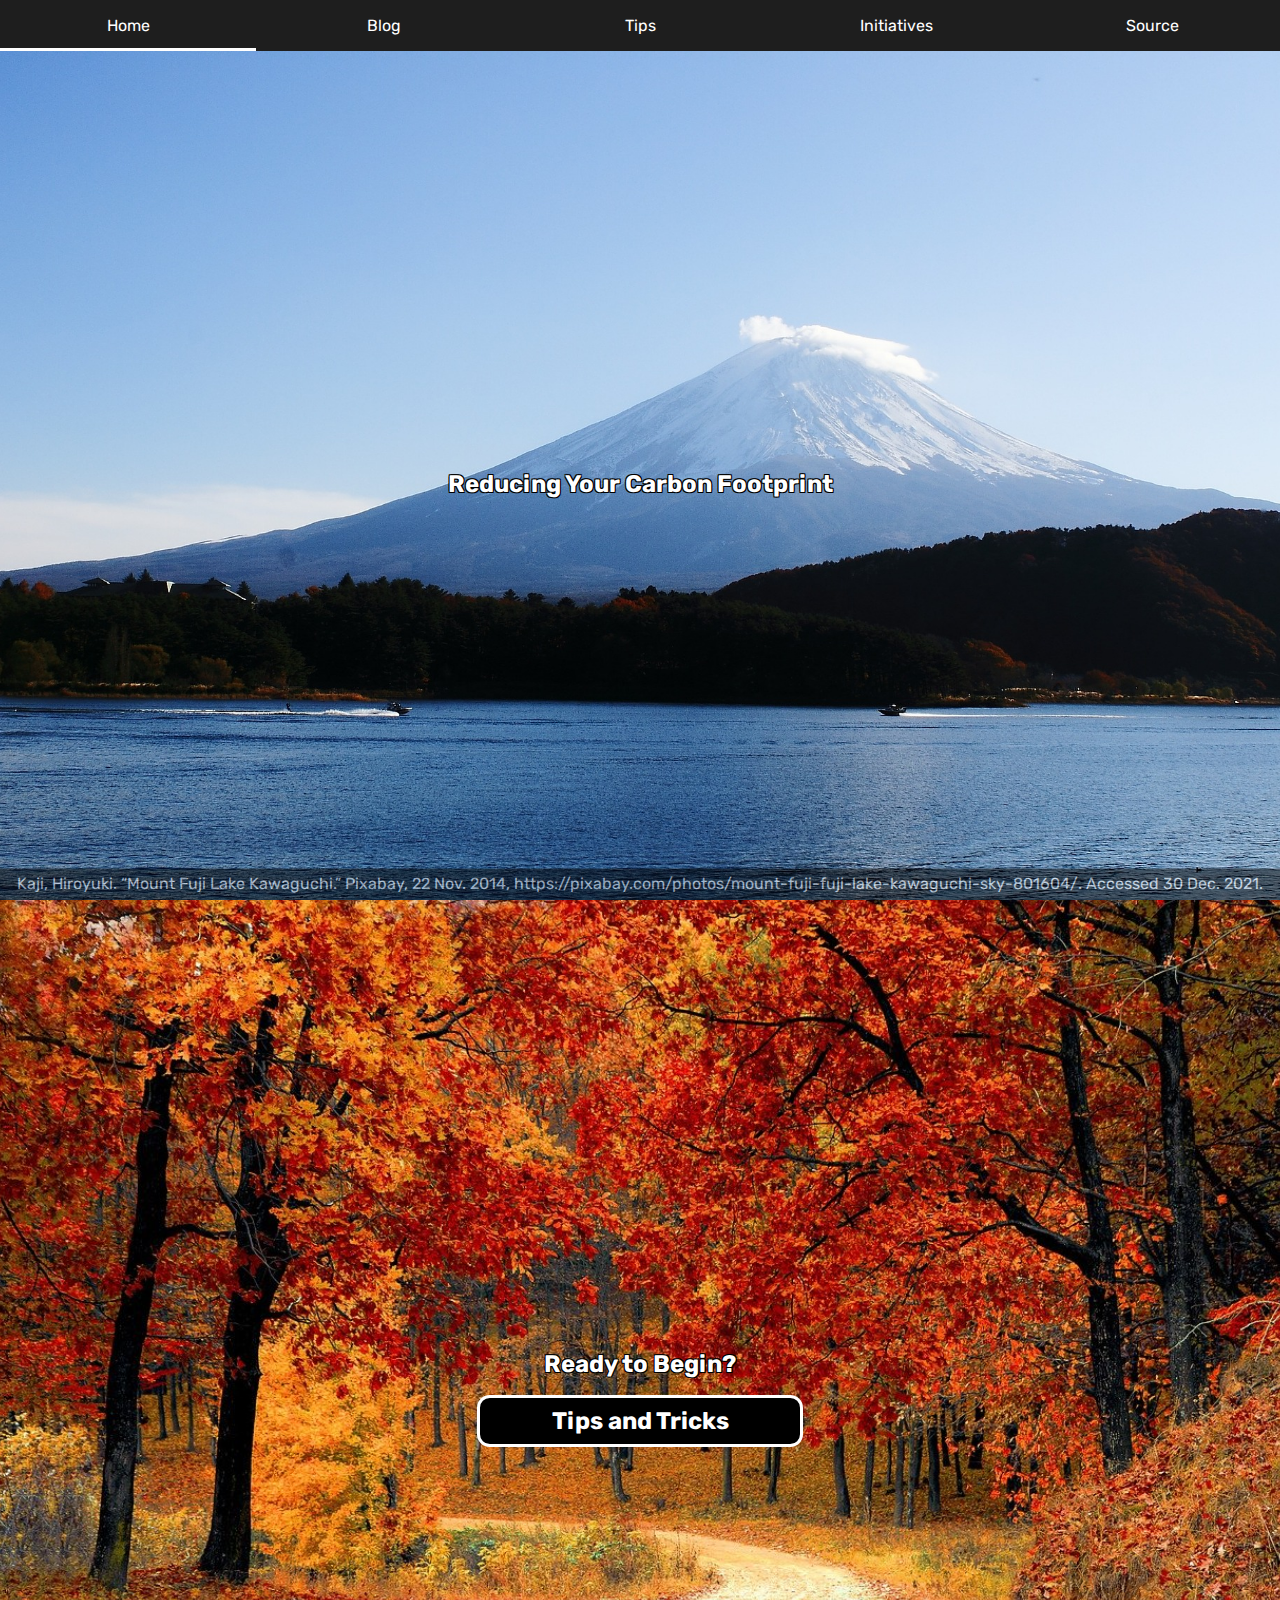
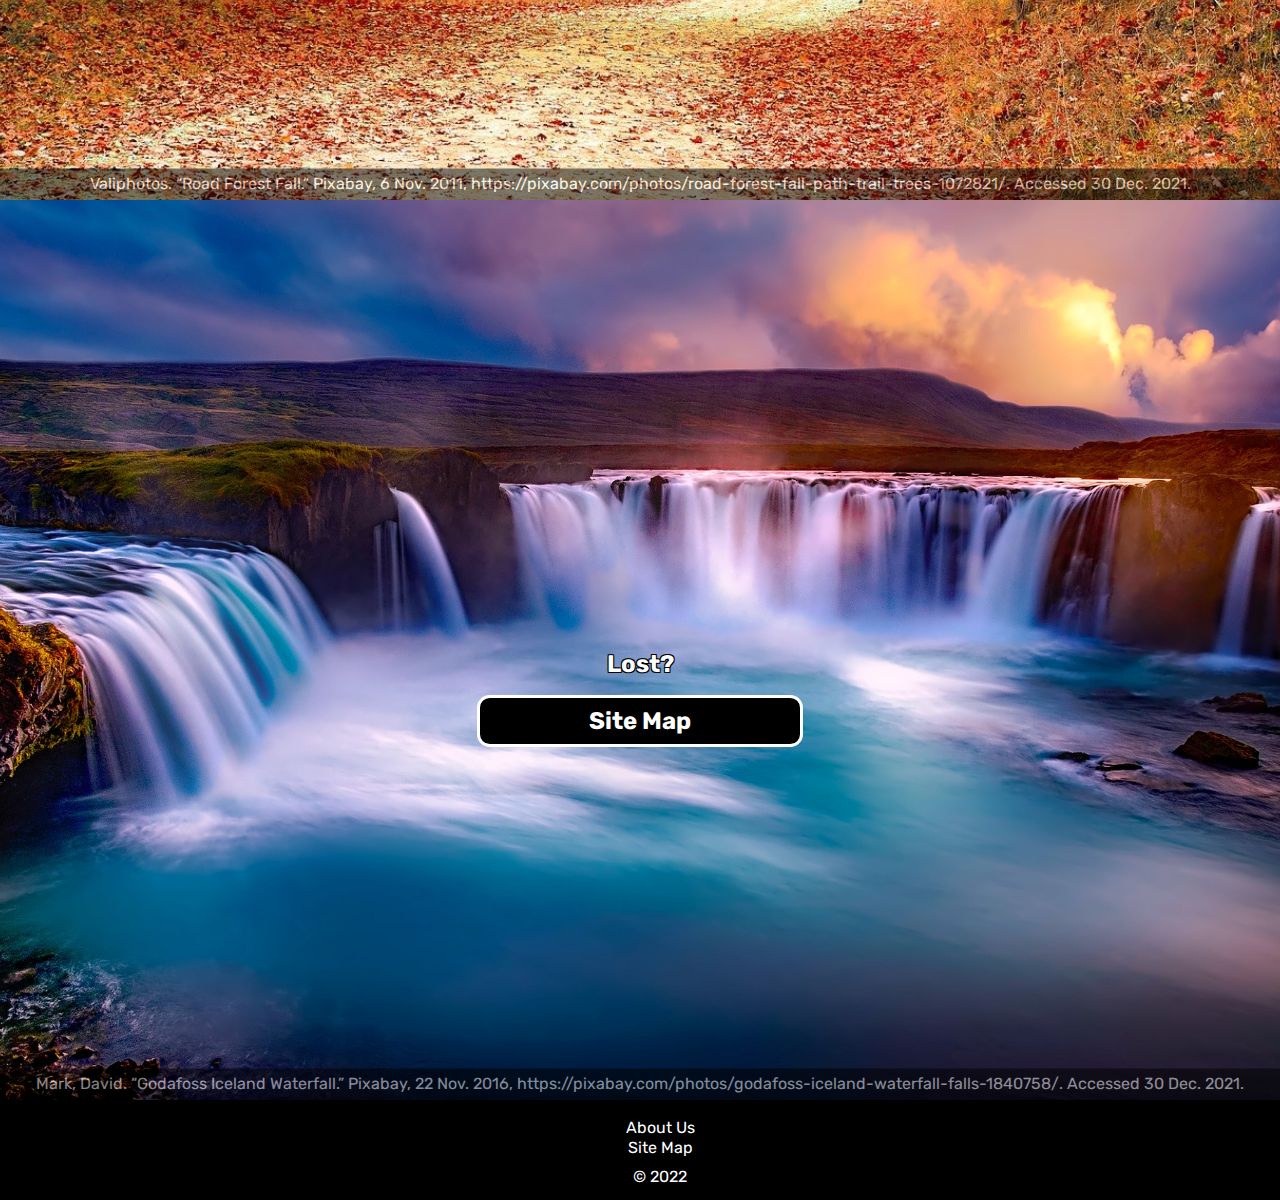
==== index.html @ 3cd31671 "updated fonts, redid mobile optimization" ====
<!DOCTYPE html>
<html>

<head>
    <!--Include this on every page-->
    <link rel="icon" type="image/png" href="favicon.png">
    <link href="html/Overlay/Overlay.css" rel="stylesheet">
    <meta charset="utf-8">

    <meta name="viewport" content="width=device-width, initial-scale=1.0">
    <meta http-equiv="X-UA-Compatible" content="ie=edge">
    
    <meta name="google-site-verification" content="0GKc1-wn6Bbtn-OH-r4bXszWSAf9jZVJlewpPlzb1OM" />
    <link rel='alternate' type='application/rss+xml' title='Environment RSS' href='/rss.xml'>

    <!--Change the title and css link after this-->
    <link href="css/base.css" rel="stylesheet">
    <title>Home</title>
    <meta name="description" content="Advice on how you can reduce your carbon footprint and help preserve the Earth for future generations.">
    
    
</head>

<body>
  <!--mobile-->
    <div id="mobile">
      <!--Mobile Formatting start-->
      <div id='div6' class='bg'></div>
      <div id='div10' class='background'></div>
      <div id="div4" class="centerbar">Reducing Your Carbon Footprint</div>
      <button id='bu8' class='menuacess bars' onclick='animationplay()'><div id='div1' class='menuanimationa'></div><div id='div2' class='menuanimationb'></div><div id='div3' class='menuanimationc'></div></button>
  
      <div id='div5' class='buttonmenutop'>
          <div style='text-align:center'>Menu</div>
      </div>
      <!--<button id='switch' class='switcher' onclick='modeswitch()' ><div id='sw2' class='swc'></div></button>-->
  
  
      <button id='b1' class='menubuttons' onclick="window.location.href = 'index.html';">Homepage</button>
      <button id='b2' class='menubuttons' onclick="window.location.href = 'html/tips.html';">Tips/Tricks</button>
      <button id='b3' class='menubuttons' onclick="window.location.href = 'html/projects.html';">Initiatives</button>
      <button id='b4' class='menubuttons' onclick="window.location.href = 'html/blog.html';">Blog</button>
      <button id='b5' class='menubuttons' onclick="window.location.href = 'https://github.com/Xander-6085/SpringboroBPA2022';">Code</button>
      <button id='b6' class='menubuttons'>Sources</button>
      <button id='b7' class='menubuttons'>...</button>
  
      <div id='behid' class='placeholder'></div>
      <script src='html/Overlay/Overlay.js'></script>
  
      <!--Mobile formating end-->
    </div>

    <!--toolbar-->
    <nav id="nav">
        <ul class="front nav" style="background-color: rgb(30,30,30);">
            <li onclick="window.location.href = 'index.html';">Home</li>
            <li onclick="window.location.href = 'html/blog.html';">Blog</li>
            <li onclick="window.location.href = 'html/tips.html';">Tips</li>
            <li onclick="window.location.href = 'html/projects.html';">Initiatives</li>
            <li onclick="window.location.href = 'https://github.com/Xander-6085/SpringboroBPA2022';">Source</li>
        </ul>
    </nav>

    <!--scroll up button-->
    <button class="scrollUp" onclick="scrollUp()" title="Scroll to the Top"></button>

    <!--information sections-->
    <div class="bg1"></div>
    <h2 class="t" style="margin-left: 0px;">Reducing Your Carbon Footprint</h2>
    <div class="citation">Kaji, Hiroyuki. “Mount Fuji Lake Kawaguchi.” Pixabay, 22 Nov. 2014, https://pixabay.com/photos/mount-fuji-fuji-lake-kawaguchi-sky-801604/. Accessed 30 Dec. 2021.</div>
    <div class="bg2"></div>
    <h2 class="t" style="margin-left: 0px; margin-top: 100vh;">Ready to Begin?</h2>
    <a href="html/tips.html" class="button t" style="margin-top: 105vh">
        <h2>Tips and Tricks</h2>
    </a>
    <div class="citation" style="margin-top: 100vh;">Valiphotos. “Road Forest Fall.” Pixabay, 6 Nov. 2011, https://pixabay.com/photos/road-forest-fall-path-trail-trees-1072821/. Accessed 30 Dec. 2021.</div>
    <div class="bg3"></div>
    <h2 class="t" style="margin-left: 0px; margin-top: 200vh;">Lost?</h2>
    <a href="html/sitemap.html" class="button t" style="margin-top: 205vh">
        <h2>Site Map</h2>
    </a>
    <div class="citation" style="margin-top: 200vh;">Mark, David. “Godafoss Iceland Waterfall.” Pixabay, 22 Nov. 2016, https://pixabay.com/photos/godafoss-iceland-waterfall-falls-1840758/. Accessed 30 Dec. 2021.</div>
    <footer style="margin-top:-15.5156245232px;">
        <ul>
            <li><a href="html/aboutus.html">About Us</a></li>
            <li><a href="html/sitemap.html">Site Map</a></li>
            <li>
                <p style="color:white;">&copy; 2022</p>
            </li>
        </ul>
    </footer>
</body>

<script src="Javascript/scrollButton.js"></script>
<script>
    const checkpoint = 200;

    window.addEventListener("scroll", () => {
        const currentScroll = window.pageYOffset;
        if (currentScroll <= checkpoint) {
            opacity = 1 - currentScroll / checkpoint;
        } else {
            opacity = 0;
        }
        let top = document.querySelectorAll(".front");
        for (var i = 0; i < top.length; i++) {
            top[i].style.opacity = opacity;
        }
    });
</script>


</html>
---- html/Overlay/Overlay.css ----
@keyframes slidedown{
    0%{-webkit-transform: rotate(0deg); top:0px}
    25%{ -webkit-transform: rotate(59.0625deg); top:.25vh}
    50%{ -webkit-transform: rotate(118.125deg); top:.5vh}
    75%{ -webkit-transform: rotate(177.1875deg); top:.75vh}
    100%{ -webkit-transform: rotate(236.25deg); top:1.5vh}
}
@keyframes slideup{
    0%{-webkit-transform: rotate(0deg); bottom:0px}
    25%{ -webkit-transform: rotate(-59.0625deg); bottom:.25vh}
    50%{ -webkit-transform: rotate(-118.125deg); bottom:.5vh}
    75%{ -webkit-transform: rotate(-177.1875deg); bottom:.75vh}
    100%{ -webkit-transform: rotate(-236.25deg); bottom:1.5vh}
}
@keyframes fade{
    0%{opacity:1;}
    100%{ opacity:0;}
}
@keyframes fadeio1{
    0%{opacity:0;}
    100%{ opacity:1; top:30%;}
}
@keyframes fadeio2{
    0%{opacity:0;}
    100%{ opacity:1; top:41%;}
}
@keyframes fadeio3{
    0%{opacity:0;}
    100%{ opacity:1; top:52%;}
}
@keyframes fadeio4{
    0%{opacity:0;}
    100%{ opacity:1; top:63%;}
}
@keyframes fadeio5{
    0%{opacity:0;}
    100%{ opacity:1; top:74%;}
}
@keyframes fadeio6{
    0%{opacity:0;}
    100%{ opacity:1; top:85%;}
}
@keyframes fadeio7{
    0%{opacity:0;}
    100%{ opacity:1; top:96%;}
}
@keyframes fadeio8{
    0%{opacity:0;}
    100%{ opacity:1; top:6.25%;}
}
@keyframes swmove{
    0%{left:0%; border-color:blue; background-color:rgb(39, 65, 168);}
    100%{left:50%; border-color:green; background-color:rgb(54, 168, 39);}
}
@keyframes bcs{
    0%{background-color:rgb(87, 110, 202);}
    100%{background-color:rgb(107, 218, 93);}
}
@keyframes ftdm{
    0%{}
    100%{background-color:black;color:white;}
}
@keyframes ftlm{
    0%{background-color:black;color:white;}
    100%{}
}

@media screen and (min-width:701px) {
    #mobile{
        display:none;
    }
    #nav{
        display:block;
    }
}

@media screen and (max-width:700px) {
    #mobile{
        display:block;
    }
    #nav{
        display:none;
    }
}

#mobile{
    background-color:inherit;
}
.background{
    position:fixed;
    top:0px;
    height:6%;
    width:100%;
    left:0;
    background-color:inherit;
    z-index:1;
    border-color:gray;
    
}
.bcs{
    animation:bcs .5s linear;
    animation-direction:alternate;
    animation-iteration-count:2; 
}
.bg{
    position:fixed;
    top:0;
    left:0;
    z-index:0;
    height:100%;
    width:100%;
    background-color: transparent;
}
.buttonmenutop{
    margin-left:0px;
    position: fixed;
    background-color:white;
    color:black;
    left:-10%;
    height:23.7%;
    top:-25%;
    width:101%;
    border-color:gray;
    border:solid;
    border-width:1px;
    text-align:inherit;
    opacity:0;
    z-index:2;
    font-family: rubik, sans-serif;
}
.centerbar{
    top:0%;
    text-align:center;
    position:fixed;
    z-index:1;
    width:100%;
    font-family: rubik, sans-serif;
    }
    .darkmode{
        color:white;
        background-color:black;
    }
    .darkmodeb{
        background-color:white;
    }
    .dma{
        animation:ftdm .5s linear;
        animation-iteration-count:2; 
    }
    .fade{
        animation: fade .5s linear;
        animation-iteration-count: 2;
        animation-direction: alternate;
    }
    .fadeio{
        animation: fadeio1 .5s linear;
        animation-iteration-count: 2;
        animation-direction: alternate;
    }
    .fadeio2{
        animation: fadeio2 .5s linear;
        animation-iteration-count: 2;
        animation-direction: alternate;
    }
    .fadeio3{
        animation: fadeio3 .5s linear;
        animation-iteration-count: 2;
        animation-direction: alternate;
    }
    .fadeio4{
        animation: fadeio4 .5s linear;
        animation-iteration-count: 2;
        animation-direction: alternate;
    }
    .fadeio5{
        animation: fadeio5 .5s linear;
        animation-iteration-count: 2;
        animation-direction: alternate;
    }
    .fadeio6{
        animation: fadeio6 .5s linear;
        animation-iteration-count: 2;
        animation-direction: alternate;
    }
    .fadeio7{
        animation: fadeio7 .5s linear;
        animation-iteration-count: 2;
        animation-direction: alternate;
    }
    .fadeio8{
        animation: fadeio8 .5s linear;
        animation-iteration-count: 2;
        animation-direction: alternate;
    }
    .lma{
        animation:ftlm .5s linear;
        animation-iteration-count:2; 
    }
    .menuacess{
        background-color:white;
        padding:0px;
        color:black;
        right:0;
        margin: inline 0px;
        width:5vh;
        height:5%;
        border:0px;
        text-align:right;
        position:fixed;
        z-index:1;
        font-family: europe, sans-serif;
    }
    .menuanimationa{
        position:relative;
        margin-bottom:10%;
        margin-left:0px;
        margin-right:0px;
        width:100%;
        height:20%;
        background-color:black;
        border-radius:15%;
    }
    .menuanimationb{
        position:relative;
        margin-bottom:10%;
        margin-left:0px;
        margin-right:0px;
        width:100%;
        height:20%;
        background-color:black;
        border-radius:15%;
    }
    .menuanimationc{
        position:relative;
        margin-bottom:10%;
        margin-left:0px;
        margin-right:0px;
        width:100%;
        height:20%;
        background-color:black;
        border-radius:15%;
    }
    .menubuttons{
        margin-left:0px;
        position: fixed;
        background-color:white;
        color:black;
        left:-10%;
        height:11%;
        width:120%;
        border-color:gray;
        border:solid;
        border-width:1px;
        text-align:center;
        opacity:0;
        z-index:2;
        font-family: rubik, sans-serif;
    }
    .menubuttons:hover{
        background-color:grey;
    }
    .placeholder{
        margin-left:0px;
        background-color:white;
        left:0;
        height:5%;
        top:0;
        width:100%;
    }
    .slidedown{
        animation: slidedown .5s linear;
        animation-iteration-count: 2;
        animation-fill-mode:backwards;
        animation-direction: alternate;
    }
    .slideup{
        animation: slideup .5s linear;
        animation-iteration-count: 2;
        animation-fill-mode:backwards;
        animation-direction: alternate;
    }
    .swc{
        height:80%;
        width:80vh;
        border-radius:50%;
        border-color:blue;
        border-width:1px;
        background-color:rgb(39, 65, 168);
        position:relative;
    }
    .swmove{
        animation:swmove .5s linear;
        animation-direction:alternate;
        animation-iteration-count:2;
    }
    .switcher{
        background-color:rgb(87, 110, 202);
        width:16%;
        height:8vw;
        border-radius:25%;
        padding:3px;
        position:sticky;
        left:5%;
        top:32%;
        bottom:46%;
        border-width:0;
        margin-top:7%;
        margin-bottom:1%;
    }
    .test{
        z-index:-1;
    }
---- css/base.css ----
@font-face {
    font-family: "cat";
    src: url("../Marsey-Regular.ttf") format("truetype");
}
@font-face {
	font-family: "rubik";
	src: url("../Rubik-VariableFont_wght.ttf") format("truetype")
} 
@font-face {
	font-family: "europe";
	src: url("../EuropeUnderground_black.ttf") format("truetype")
}
body {
	width: 100%;
	font-family: rubik, sans-serif;
	margin: 0px;
	color: black;
	min-height: 100%;
	background-color: #f8f9fa;
}

.front {
	background-size: cover;
	background-position: center center;
	background-repeat: no-repeat;
}

.title {
	width: 100vw;
	height: 12vh;
	position: fixed;
	border: solid;
	border-width: 0px;
	line-height: 7.2vh;
	z-index: 10;	
}

header h1 {
	text-align: center;
	margin-top: 2.5vh;
	margin-bottom: 0px;
	padding-bottom: 1vh;
	height: 7vh;
	font-size: 30px;
	border-bottom: 1px solid;
}

span {
	display: inline-block;
	vertical-align: middle;
	line-height: normal;
}

.nav {
	width: 100%;
	min-height: 42px;
	margin-top: 0;
	padding: 0;
	display: table;
	position: fixed;
	table-layout: fixed;
	margin-bottom: 0px;
	z-index: 10;
	background-color: rgb(30,30,30,0.5);
}
a {
    color: black;
    text-decoration: none;
}
.nav li {
	display: table-cell;
	width: auto;
	text-align: center;
	padding-top: 1.5vh;
	padding-bottom: 1.5vh;
	margin-bottom: 1.5vh;
	line-height: 1.5em;
	color: white;
}

.nav li:hover {
	cursor: pointer;
	box-shadow: 0px -3px 0px white inset;
}
.bg1 {
	position: relative;
	margin-top: 0px;
	width: 100%;
	height: 100vh;
	background: linear-gradient(rgb(0,0,0,0),rgb(0,0,0,0)), url("../images/bg1.jpg");
	background-size: cover;
	background-position: center center;
	background-repeat: no-repeat;
}

.bg2 {
	position: relative;
	width: 100%;
	height: 100vh;
	background: linear-gradient(rgb(0,0,0,0),rgb(0,0,0,0)), url("../images/bg2.jpg");
	background-size: cover;
	background-position: center center;
	background-repeat: no-repeat;
}

.bg3 {
	position: relative;
	width: 100%;
	height: 100vh;
	background: linear-gradient(rgb(0,0,0,0),rgb(0,0,0,0)), url("../images/bg3.jpg");
	background-size: cover;
	background-position: center center;
	background-repeat: no-repeat;
}

.t {
	position: absolute;
	width: 100%;
	color: white;  
	text-align: center;
	top: 50vh;
	text-shadow:-1px -1px 0 #000,1px -1px 0 #000,-1px 1px 0 #000,1px 1px 0 #000;  
}

.scrollUp {
	background-color: transparent;
	border: 0;
	z-index: 200;
	position: fixed;
	background-image: url("../images/arrowbetter.png");
	background-size: cover;
	background-position: center center;
	transform: translate(-50%,-50%);
	left: 97vw;
	top: 95vh;
	width: 55px;
	height: 55px;
	opacity: 0;
	margin: 0;
}

.scrollUp:hover {
	opacity: 100%;
}
footer {
	clear: both;
	position: relative;
	background-color: black;
	height: 100px;
	margin-top: 50px;
}

footer a {
	text-decoration: none;
	color: white;
}

footer li {
	width: 100%;
	text-align: center;
	padding-top: 1.5px;
}

footer ul {
	top: 16px;
	position: relative;
}

footer p {
	margin: 8px 0 0 0;
	padding: 0 0 0 0;
	font-size: 16px;
}

.button {
    position: absolute;
    -webkit-appearance: button;
    -moz-appearance: button;
    appearance: button;

	width: 25vw;
	left: 50vw;
    text-decoration: none;
    border-radius: 1vw;
    border: solid;
    background-color: black;
	transform: translate(-50%, 0);
}

.button h2 {
    margin: 1vh 1vh 1vh 1vh;
}

.citation {
    position: absolute;
    width: 100%;
    left: 50%;
    height: 3vh;
    padding-top: 0.5vh;
	top:100vh;
    text-align: center;
    background-color: black;
    color: white;
    opacity: 50%;
    transform: translate(-50%, -100%);
}

.bars{
    right:2%;
    top:0%;
    position:fixed;
    z-index:5;
}
.darkmode{
    color:white;
    background-color:black;
}
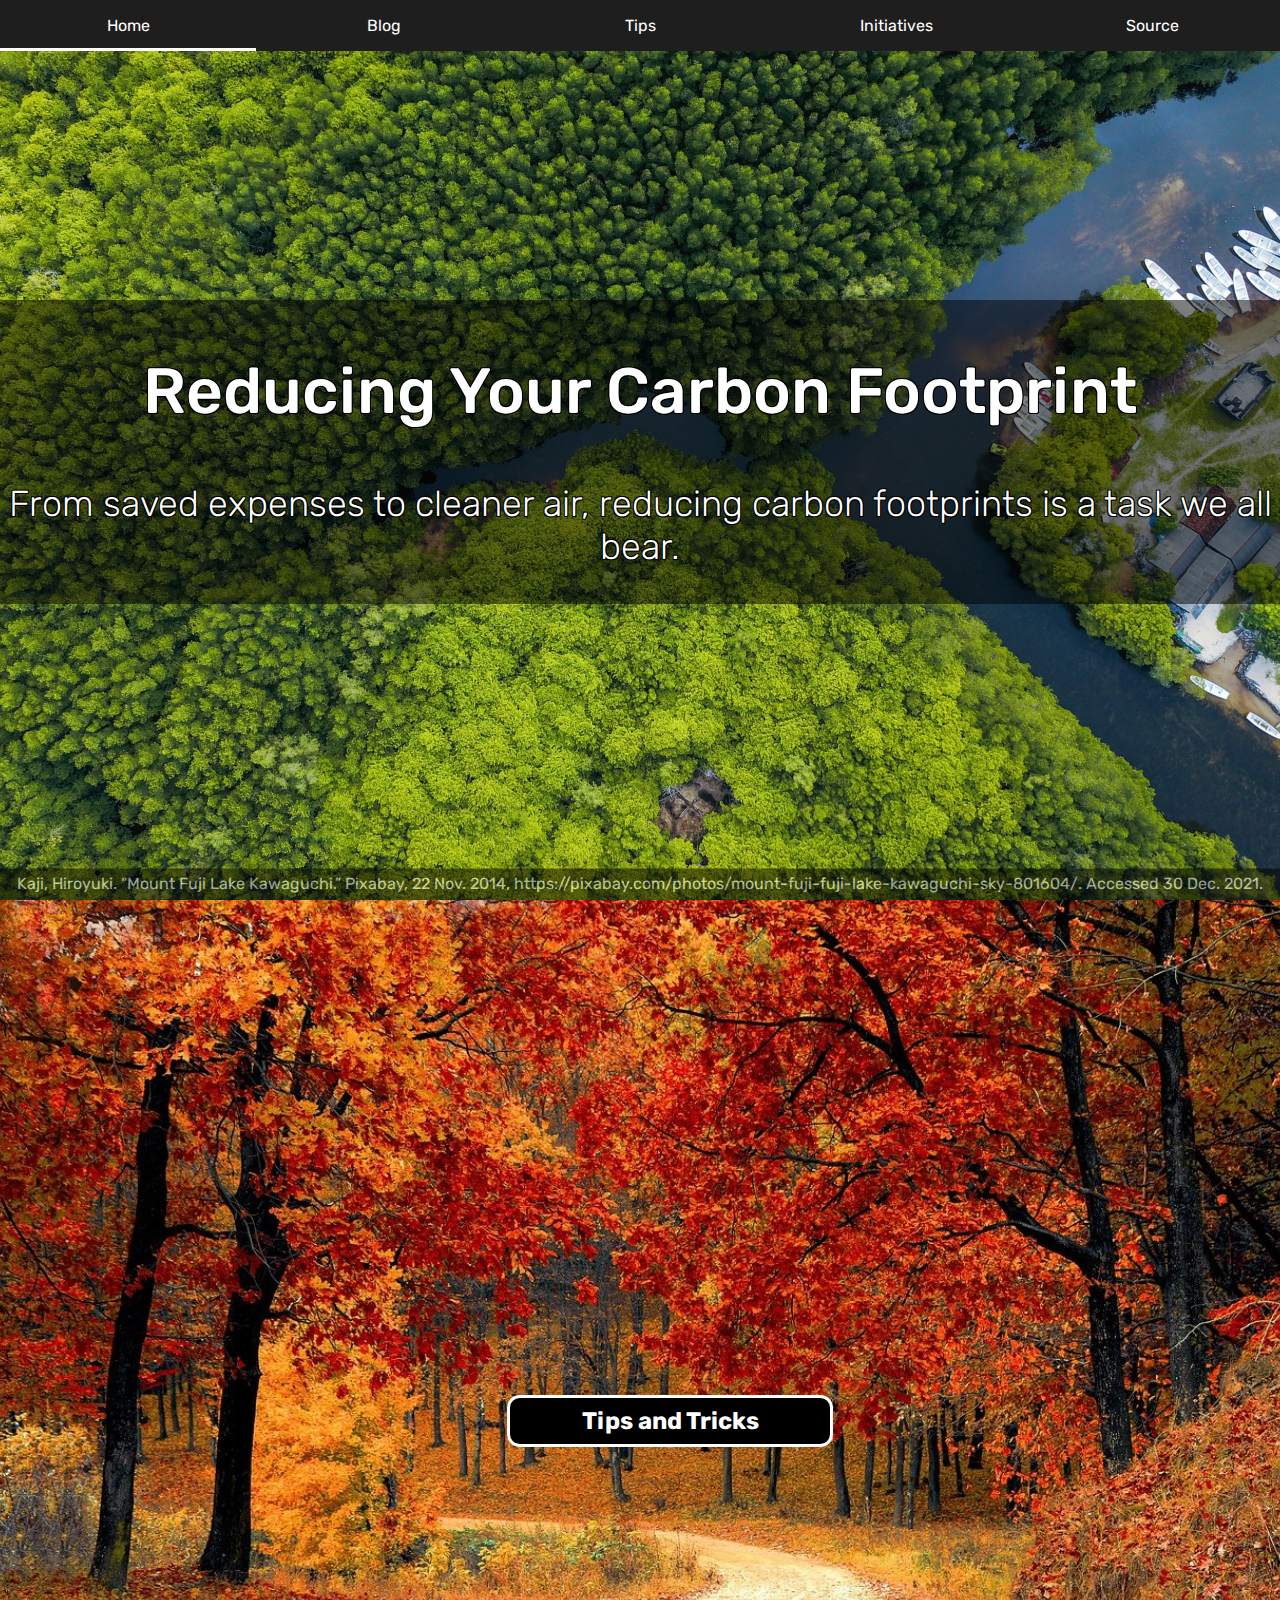
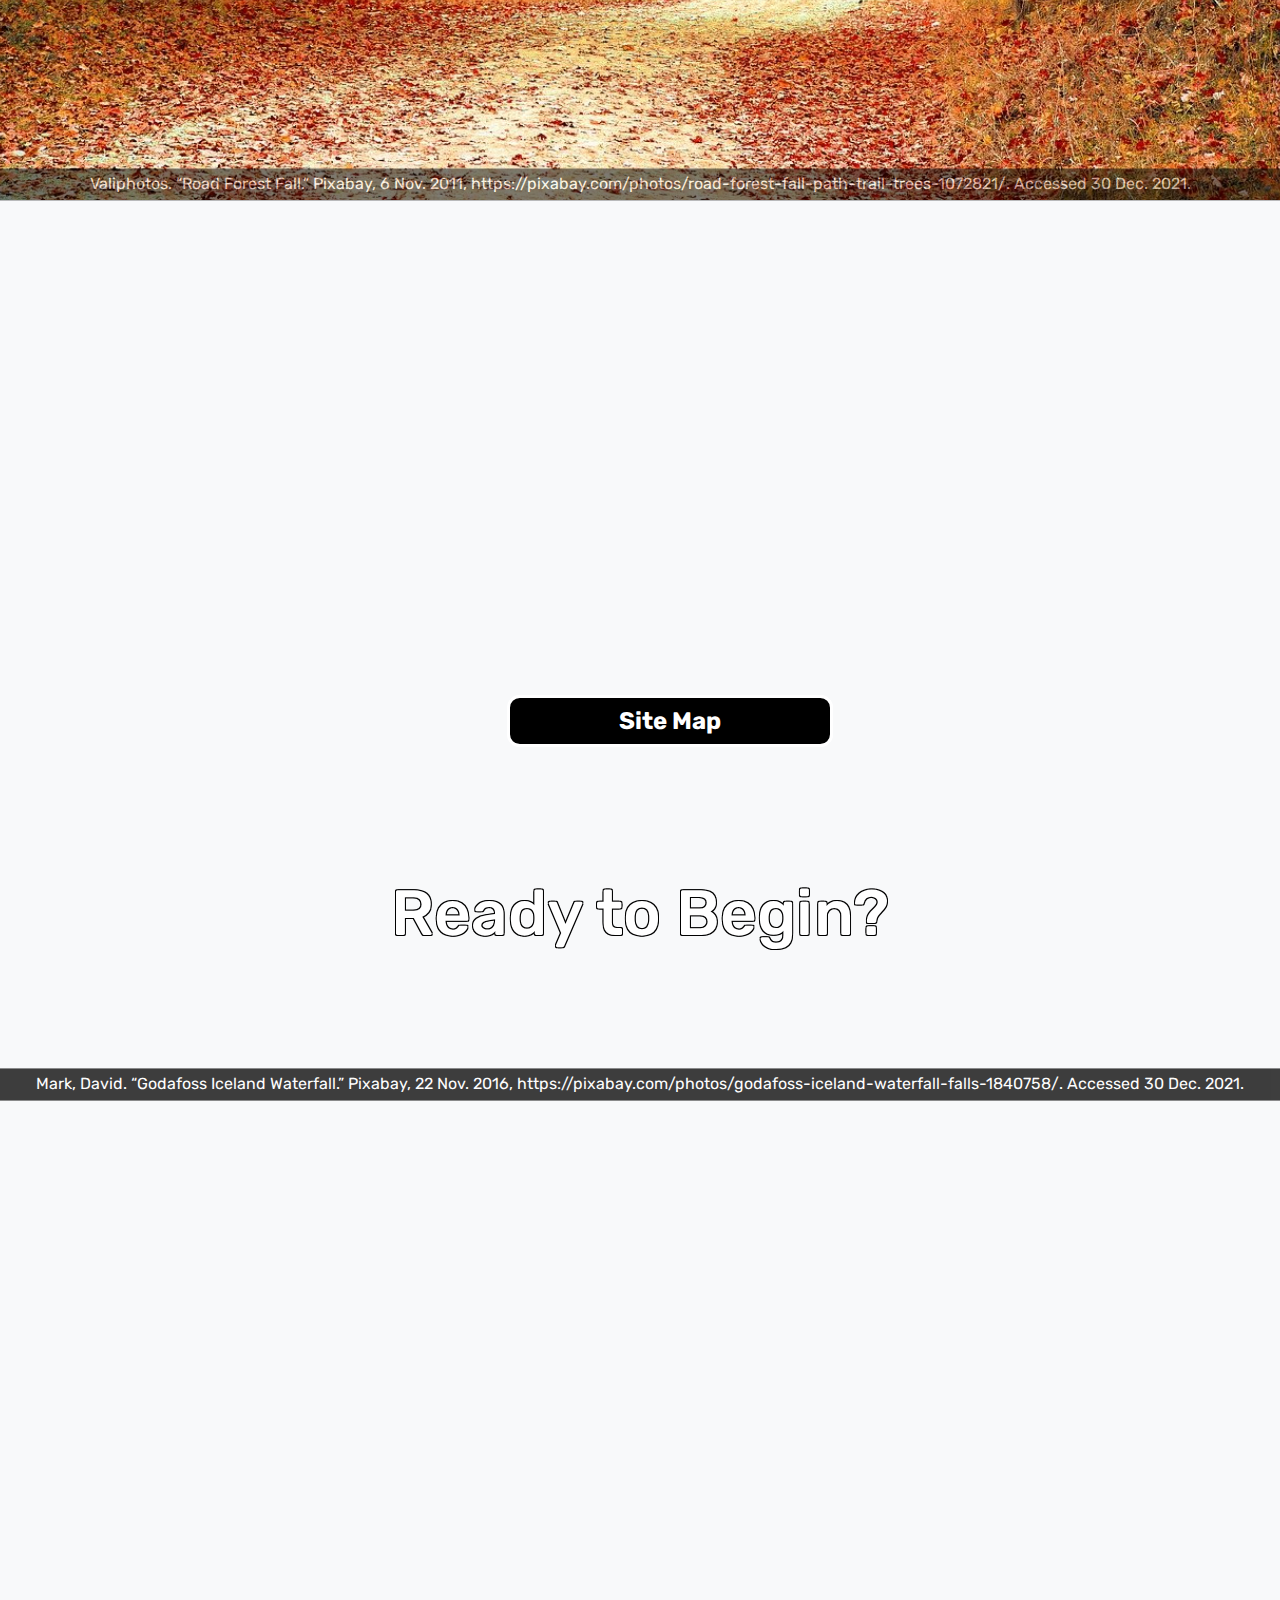
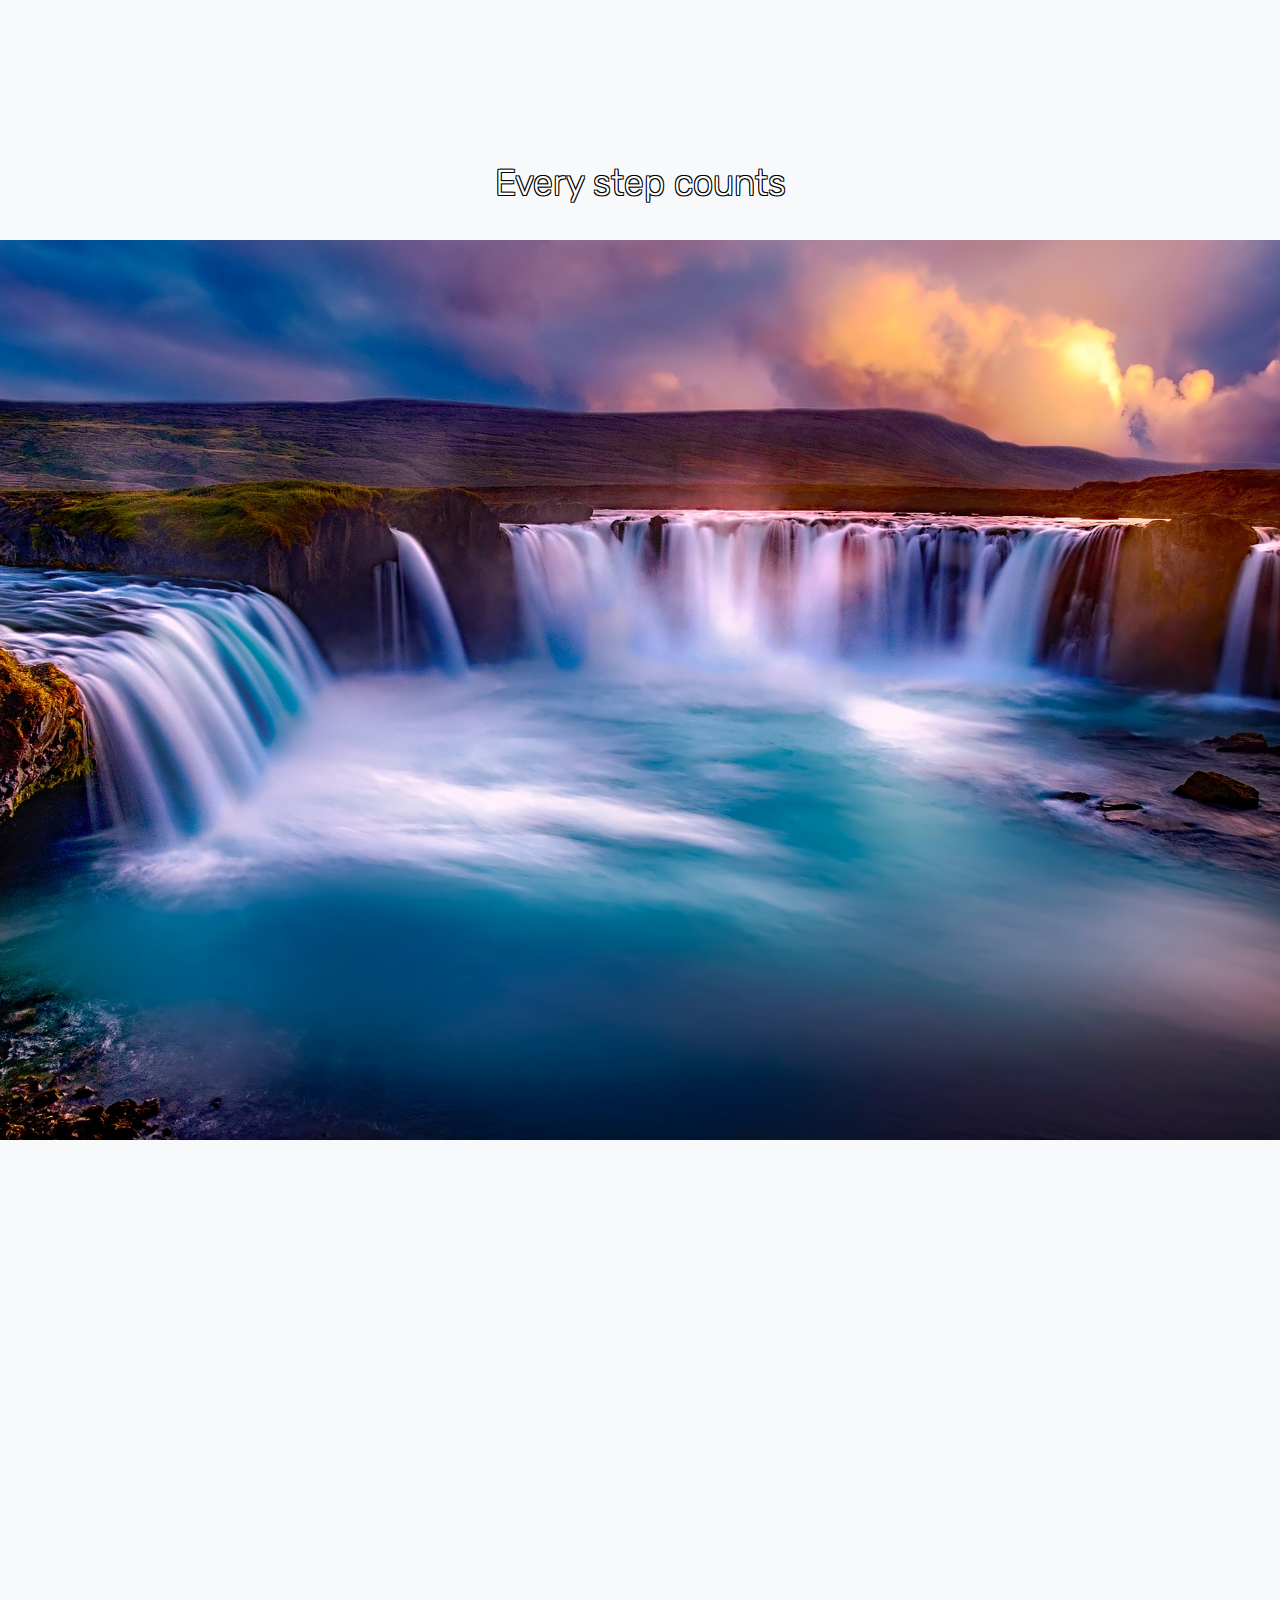
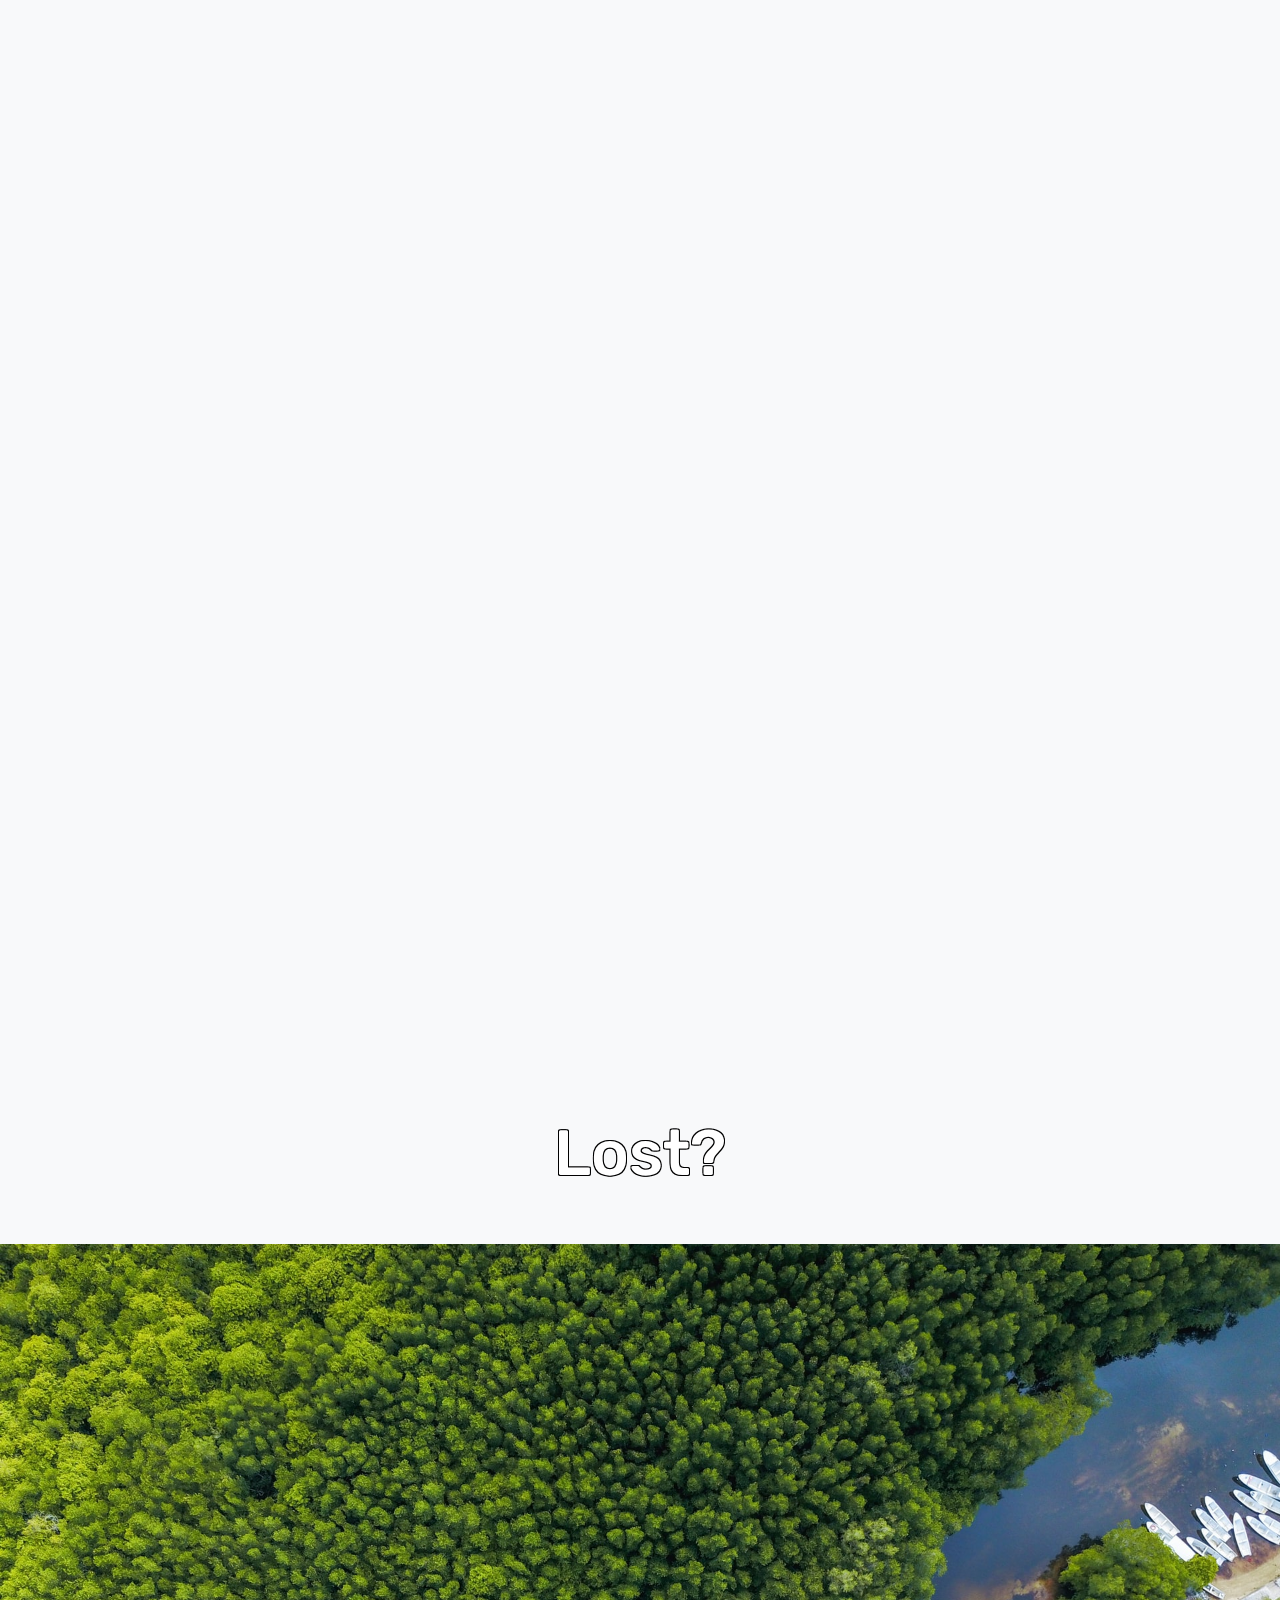
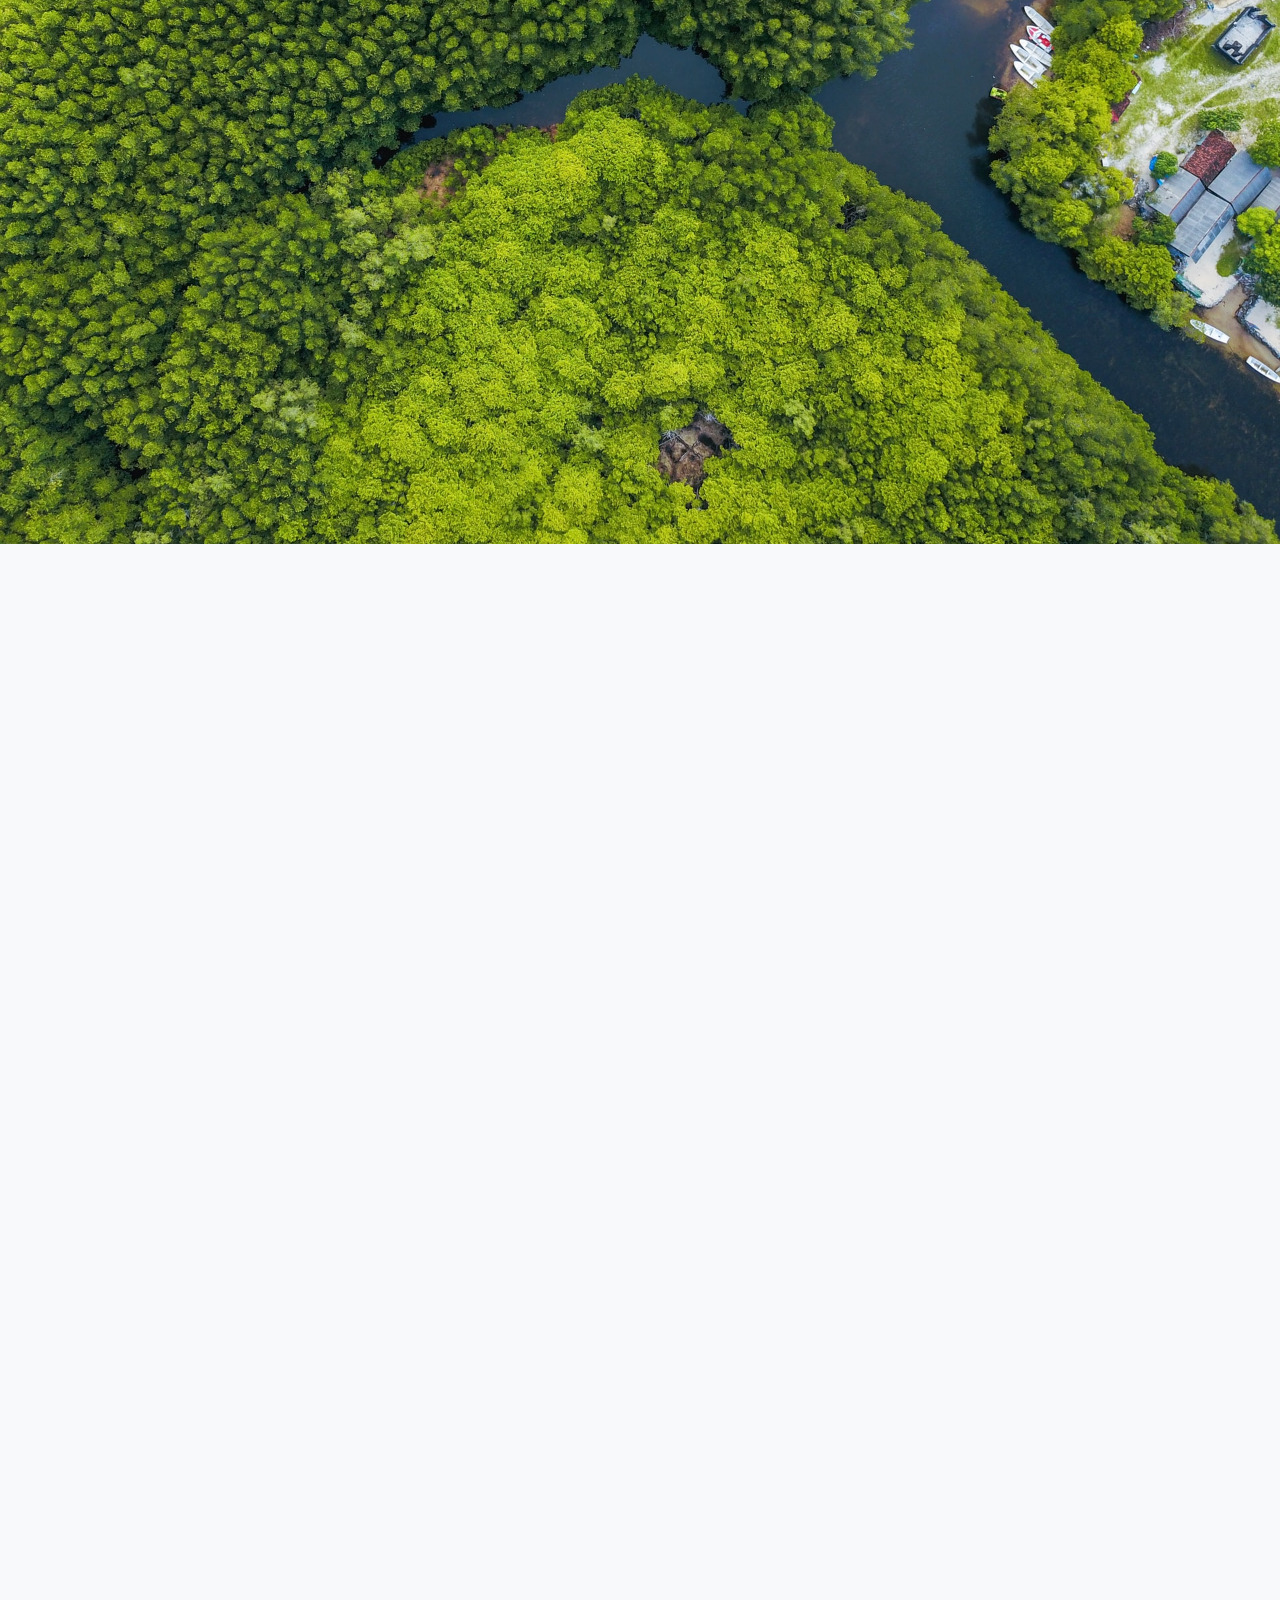
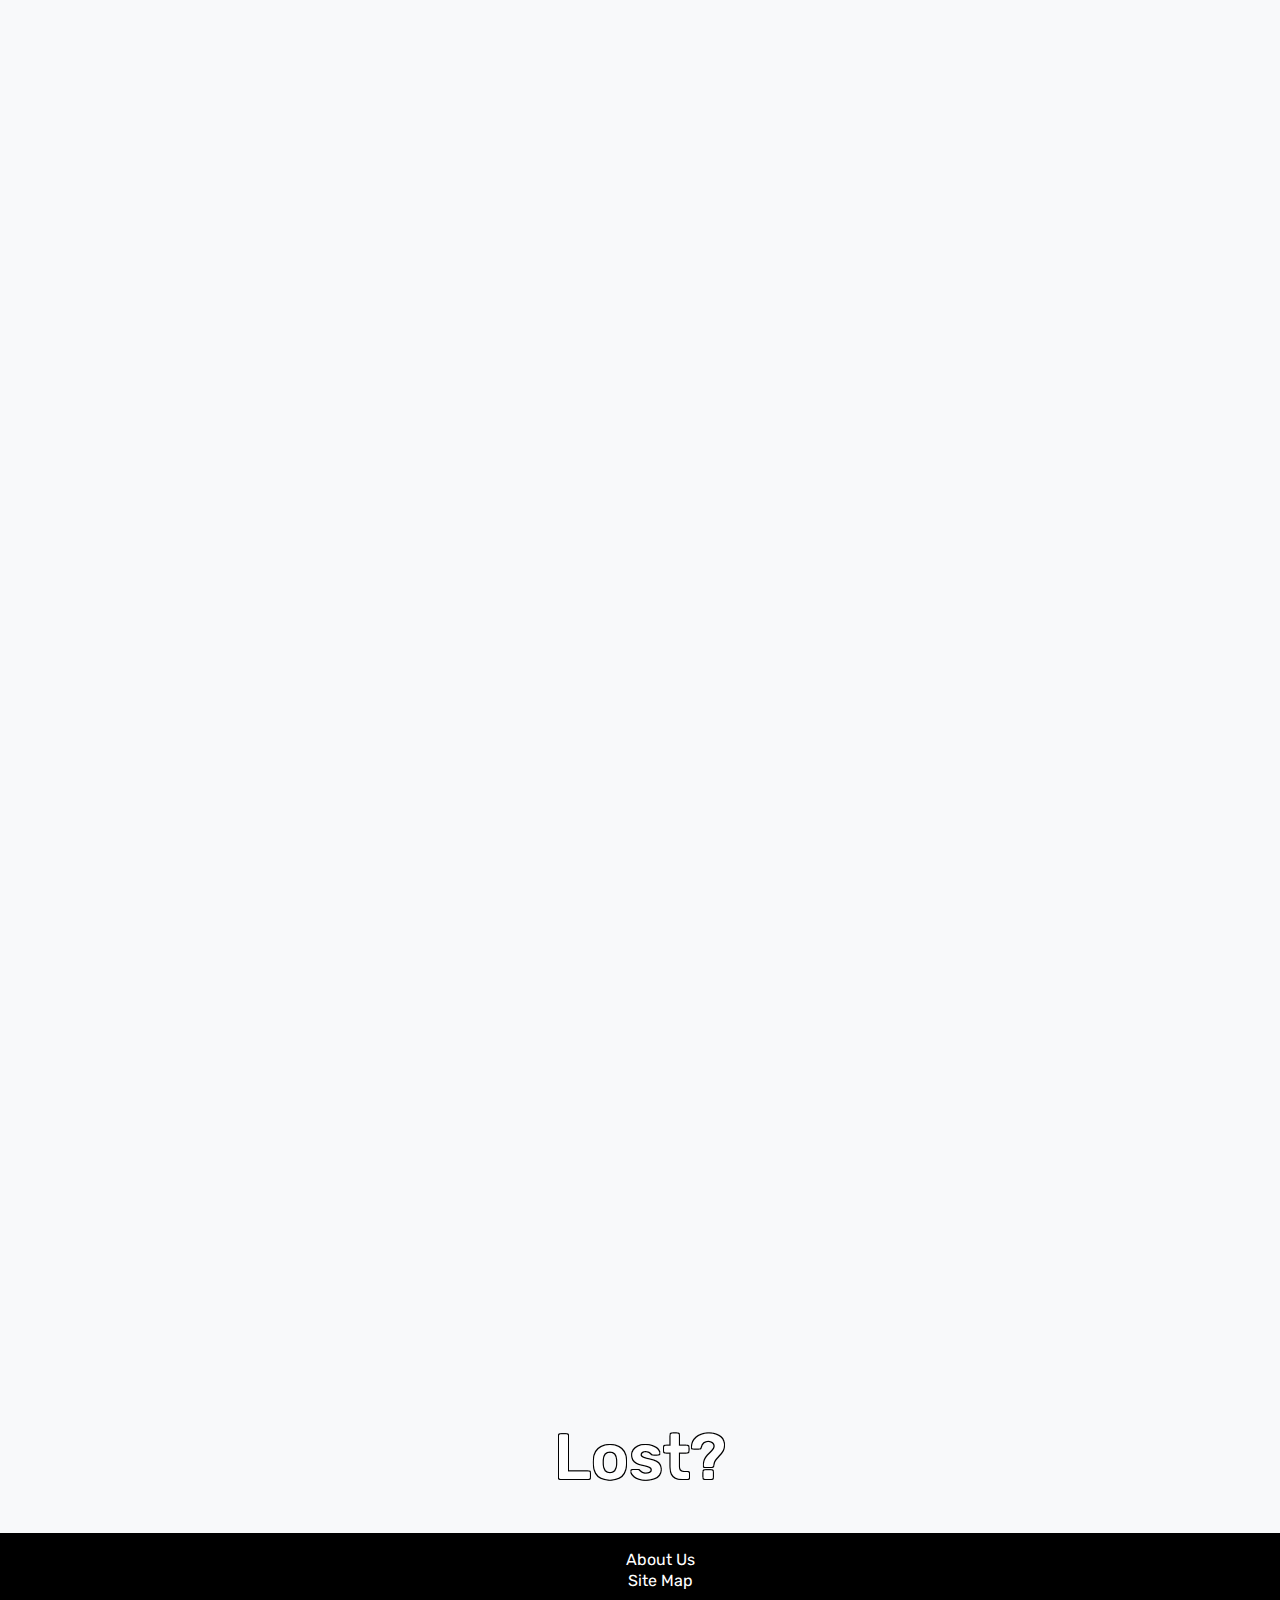
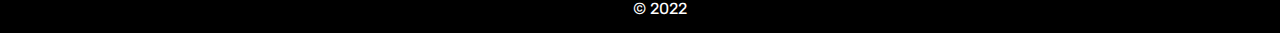
==== commit cb8114af: "changed stuff and homepage began update" ====
--- a/index.html
+++ b/index.html
@@ -35,14 +35,13 @@
       </div>
       <!--<button id='switch' class='switcher' onclick='modeswitch()' ><div id='sw2' class='swc'></div></button>-->
   
-  
       <button id='b1' class='menubuttons' onclick="window.location.href = 'index.html';">Homepage</button>
       <button id='b2' class='menubuttons' onclick="window.location.href = 'html/tips.html';">Tips/Tricks</button>
       <button id='b3' class='menubuttons' onclick="window.location.href = 'html/projects.html';">Initiatives</button>
       <button id='b4' class='menubuttons' onclick="window.location.href = 'html/blog.html';">Blog</button>
       <button id='b5' class='menubuttons' onclick="window.location.href = 'https://github.com/Xander-6085/SpringboroBPA2022';">Code</button>
-      <button id='b6' class='menubuttons'>Sources</button>
-      <button id='b7' class='menubuttons'>...</button>
+      <button id='b6' class='menubuttons'>   </button>
+      <button id='b7' class='menubuttons'>   </button>
   
       <div id='behid' class='placeholder'></div>
       <script src='html/Overlay/Overlay.js'></script>
@@ -65,21 +64,36 @@
     <button class="scrollUp" onclick="scrollUp()" title="Scroll to the Top"></button>
 
     <!--information sections-->
-    <div class="bg1"></div>
-    <h2 class="t" style="margin-left: 0px;">Reducing Your Carbon Footprint</h2>
-    <div class="citation">Kaji, Hiroyuki. “Mount Fuji Lake Kawaguchi.” Pixabay, 22 Nov. 2014, https://pixabay.com/photos/mount-fuji-fuji-lake-kawaguchi-sky-801604/. Accessed 30 Dec. 2021.</div>
+    <div class="bg1">
+        <div class="bgbox" style="top: 300px">
+            <h2 class="ftitle" >Reducing Your Carbon Footprint</h2>
+            <h3 class="subtitle" >From saved expenses to cleaner air, reducing carbon footprints is a task we all bear.</h3>
+        </div>
+        <div class="citation">Kaji, Hiroyuki. “Mount Fuji Lake Kawaguchi.” Pixabay, 22 Nov. 2014, https://pixabay.com/photos/mount-fuji-fuji-lake-kawaguchi-sky-801604/. Accessed 30 Dec. 2021.</div>
+    </div>
+    
     <div class="bg2"></div>
-    <h2 class="t" style="margin-left: 0px; margin-top: 100vh;">Ready to Begin?</h2>
+    <h2 class="ftitle" style="margin-top: 75vh;">Ready to Begin?</h2>
+    <h3 class="subtitle" style="margin-top: 90vh;">Every step counts</h3>
     <a href="html/tips.html" class="button t" style="margin-top: 105vh">
         <h2>Tips and Tricks</h2>
     </a>
     <div class="citation" style="margin-top: 100vh;">Valiphotos. “Road Forest Fall.” Pixabay, 6 Nov. 2011, https://pixabay.com/photos/road-forest-fall-path-trail-trees-1072821/. Accessed 30 Dec. 2021.</div>
+    
     <div class="bg3"></div>
-    <h2 class="t" style="margin-left: 0px; margin-top: 200vh;">Lost?</h2>
+    <h2 class="ftitle" style=" margin-top: 175vh;">Lost?</h2>
     <a href="html/sitemap.html" class="button t" style="margin-top: 205vh">
         <h2>Site Map</h2>
     </a>
     <div class="citation" style="margin-top: 200vh;">Mark, David. “Godafoss Iceland Waterfall.” Pixabay, 22 Nov. 2016, https://pixabay.com/photos/godafoss-iceland-waterfall-falls-1840758/. Accessed 30 Dec. 2021.</div>
+    
+    <div class="bg4"></div>
+    <h2 class="ftitle" style=" margin-top: 275vh;">Lost?</h2>
+    <a href="html/sitemap.html" class="button t" style="margin-top: 205vh">
+        <h2>Site Map</h2>
+    </a>
+    <div class="citation" style="margin-top: 200vh;">Mark, David. “Godafoss Iceland Waterfall.” Pixabay, 22 Nov. 2016, https://pixabay.com/photos/godafoss-iceland-waterfall-falls-1840758/. Accessed 30 Dec. 2021.</div>
+
     <footer style="margin-top:-15.5156245232px;">
         <ul>
             <li><a href="html/aboutus.html">About Us</a></li>
@@ -110,4 +124,4 @@
 </script>
 
 
-</html>+</html>
--- a/html/Overlay/Overlay.css
+++ b/html/Overlay/Overlay.css
@@ -18,35 +18,35 @@
 }
 @keyframes fadeio1{
     0%{opacity:0;}
-    100%{ opacity:1; top:30%;}
+    100%{ opacity:1; top:11%;}
 }
 @keyframes fadeio2{
     0%{opacity:0;}
-    100%{ opacity:1; top:41%;}
+    100%{ opacity:1; top:28.8%;}
 }
 @keyframes fadeio3{
     0%{opacity:0;}
-    100%{ opacity:1; top:52%;}
+    100%{ opacity:1; top:46.6%;}
 }
 @keyframes fadeio4{
     0%{opacity:0;}
-    100%{ opacity:1; top:63%;}
+    100%{ opacity:1; top:64.4%;}
 }
 @keyframes fadeio5{
     0%{opacity:0;}
-    100%{ opacity:1; top:74%;}
+    100%{ opacity:1; top:82.2%;}
 }
 @keyframes fadeio6{
     0%{opacity:0;}
-    100%{ opacity:1; top:85%;}
+    100%{ opacity:1; top:100%;}
 }
 @keyframes fadeio7{
     0%{opacity:0;}
-    100%{ opacity:1; top:96%;}
+    100%{ opacity:1; top:100%;}
 }
 @keyframes fadeio8{
     0%{opacity:0;}
-    100%{ opacity:1; top:6.25%;}
+    100%{ opacity:1; top:6.5%;}
 }
 @keyframes swmove{
     0%{left:0%; border-color:blue; background-color:rgb(39, 65, 168);}
@@ -93,7 +93,7 @@
     width:100%;
     left:0;
     background-color:inherit;
-    z-index:1;
+    z-index:2;
     border-color:gray;
     
 }
@@ -117,7 +117,7 @@
     background-color:white;
     color:black;
     left:-10%;
-    height:23.7%;
+    height:5%;
     top:-25%;
     width:101%;
     border-color:gray;
@@ -125,14 +125,14 @@
     border-width:1px;
     text-align:inherit;
     opacity:0;
-    z-index:2;
+    z-index:3;
     font-family: rubik, sans-serif;
 }
 .centerbar{
     top:0%;
     text-align:center;
     position:fixed;
-    z-index:1;
+    z-index:2;
     width:100%;
     font-family: rubik, sans-serif;
     }
@@ -207,7 +207,7 @@
         border:0px;
         text-align:right;
         position:fixed;
-        z-index:1;
+        z-index:2;
         font-family: europe, sans-serif;
     }
     .menuanimationa{
@@ -246,14 +246,14 @@
         background-color:white;
         color:black;
         left:-10%;
-        height:11%;
+        height:17.8%;
         width:120%;
         border-color:gray;
         border:solid;
         border-width:1px;
         text-align:center;
         opacity:0;
-        z-index:2;
+        z-index:3;
         font-family: rubik, sans-serif;
     }
     .menubuttons:hover{
--- a/css/base.css
+++ b/css/base.css
@@ -89,7 +89,7 @@
 	margin-top: 0px;
 	width: 100%;
 	height: 100vh;
-	background: linear-gradient(rgb(0,0,0,0),rgb(0,0,0,0)), url("../images/bg1.jpg");
+	background: linear-gradient(rgb(0,0,0,0),rgb(0,0,0,0)), url("../images/ccc.jpg");
 	background-size: cover;
 	background-position: center center;
 	background-repeat: no-repeat;
@@ -110,6 +110,16 @@
 	width: 100%;
 	height: 100vh;
 	background: linear-gradient(rgb(0,0,0,0),rgb(0,0,0,0)), url("../images/bg3.jpg");
+	background-size: cover;
+	background-position: center center;
+	background-repeat: no-repeat;
+}
+
+.bg4 {
+	position: relative;
+	width: 100%;
+	height: 100vh;
+	background: linear-gradient(rgb(0,0,0,0),rgb(0,0,0,0)), url("../images/ccc.jpg");
 	background-size: cover;
 	background-position: center center;
 	background-repeat: no-repeat;
@@ -121,7 +131,36 @@
 	color: white;  
 	text-align: center;
 	top: 50vh;
+	margin-left: 30px;
 	text-shadow:-1px -1px 0 #000,1px -1px 0 #000,-1px 1px 0 #000,1px 1px 0 #000;  
+}
+
+.ftitle{
+	z-index: 1;
+	width: 100%;
+	color: white;  
+	text-align: center;
+	font-size: 64px;
+	text-shadow:-1px -1px 0 #000,1px -1px 0 #000,-1px 1px 0 #000,1px 1px 0 #000;  
+	font-weight: 500;
+}
+
+.subtitle{
+	z-index: 1;
+	width: 100%;
+	color: white;  
+	text-align: center;
+	font-size: 36px;
+	text-shadow:-1px -1px 0 #000,1px -1px 0 #000,-1px 1px 0 #000,1px 1px 0 #000; 
+	font-weight: 300;
+}
+
+.bgbox{
+	position:absolute;
+	z-index: 1;
+	background-color: rgb(0,0,0,0.5);
+	height:fit-content;
+	width: 100%;
 }
 
 .scrollUp {
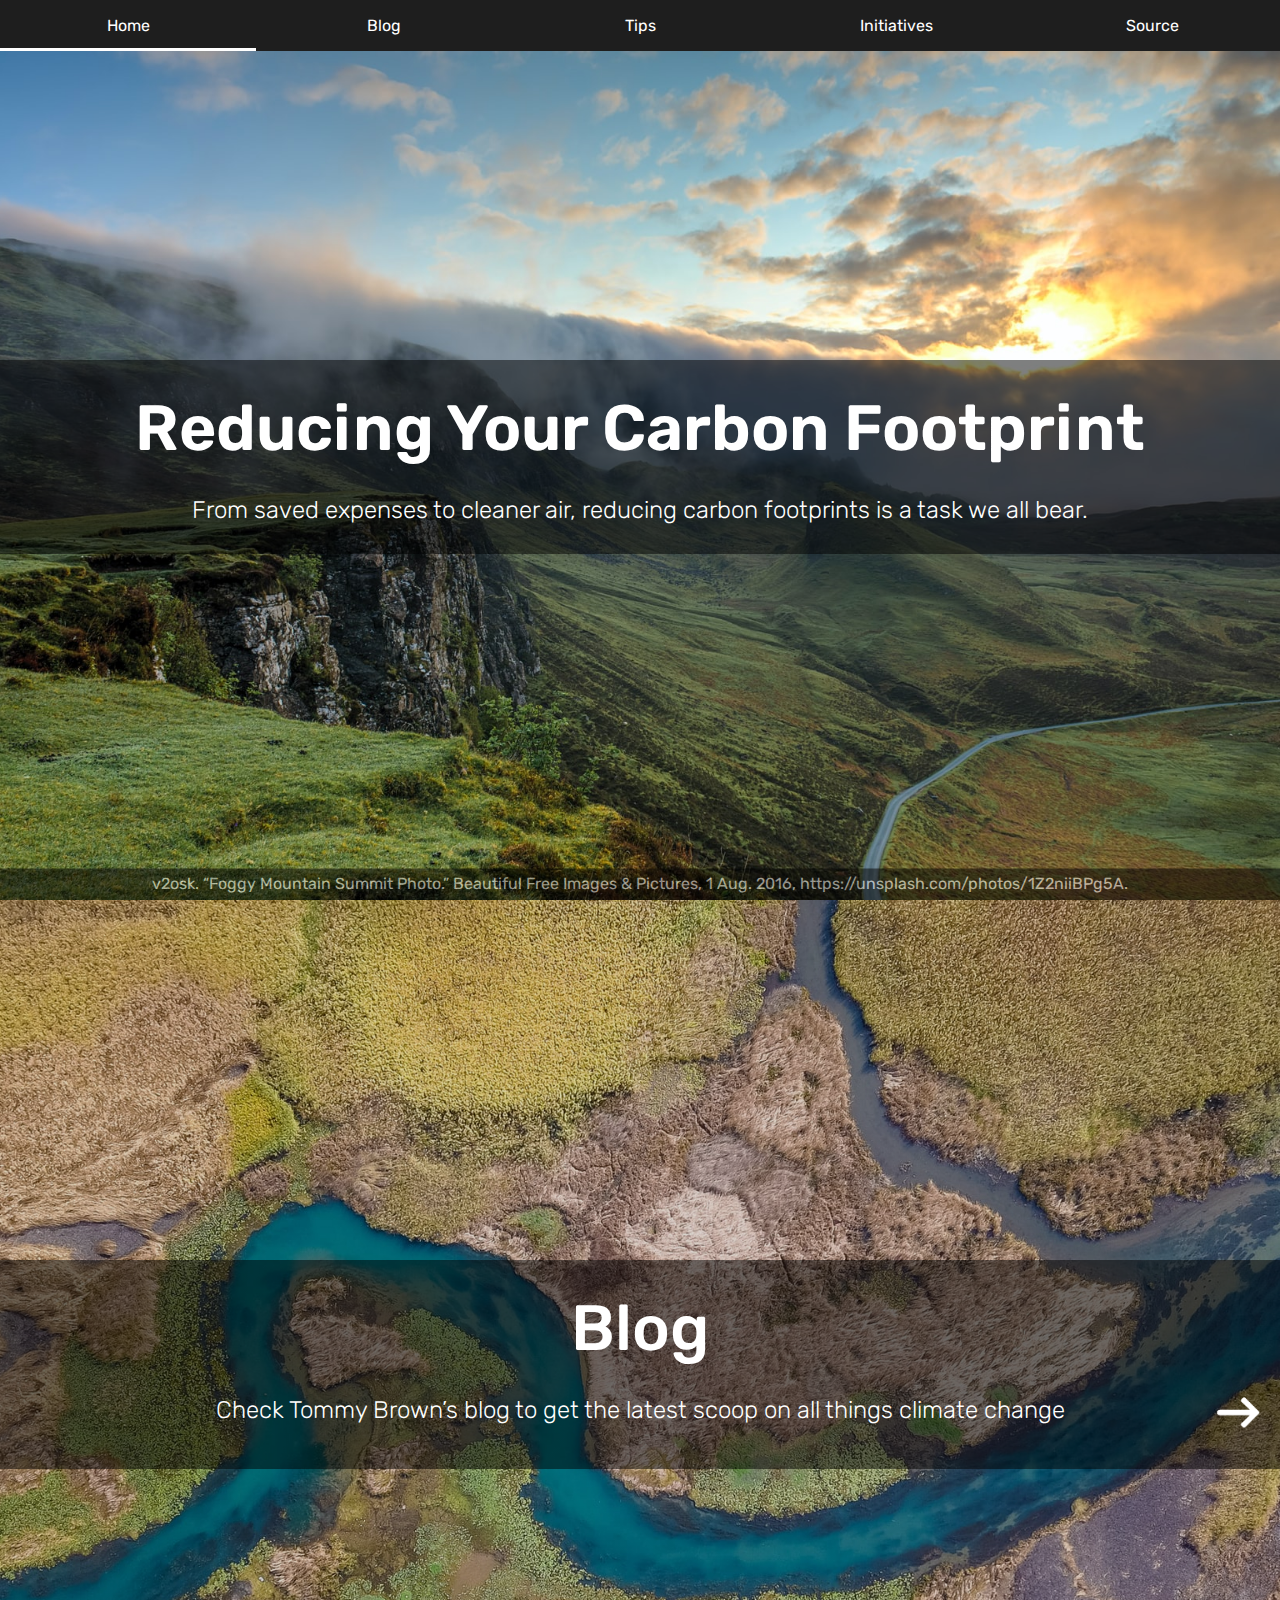
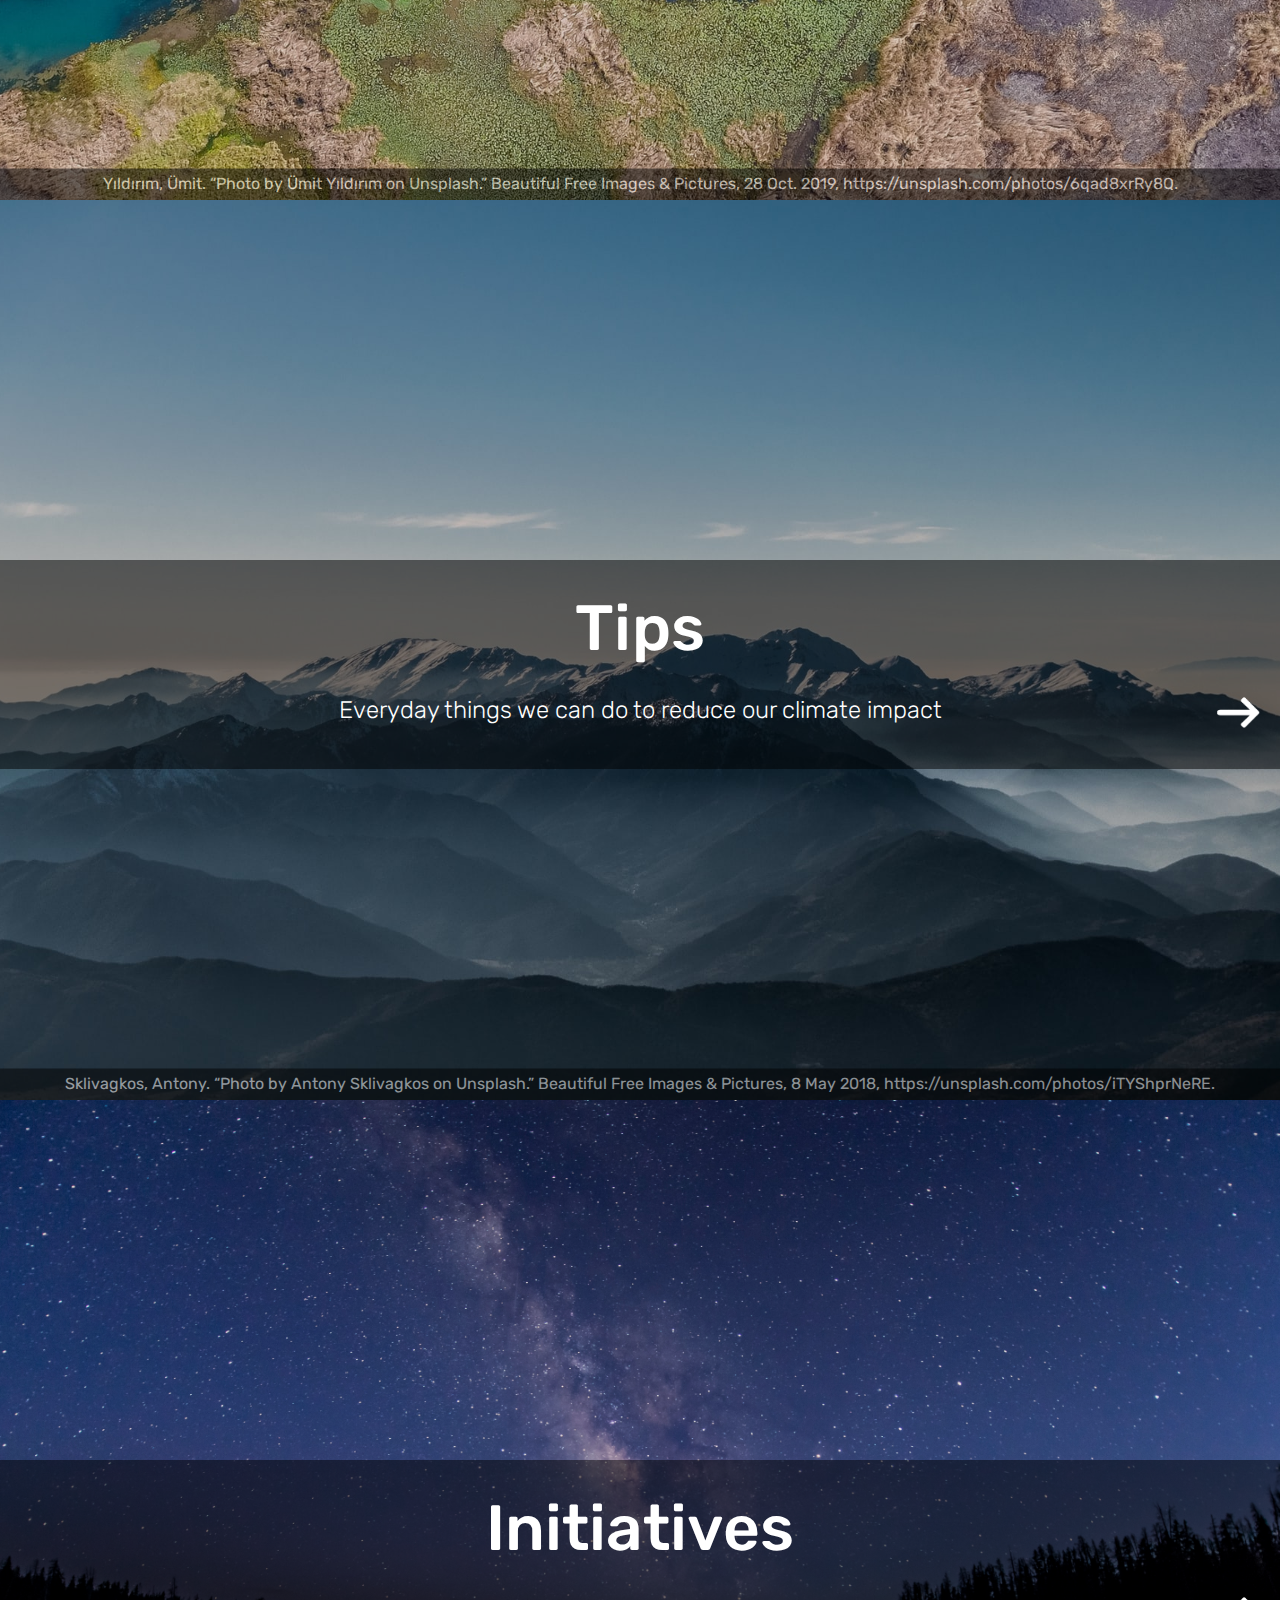
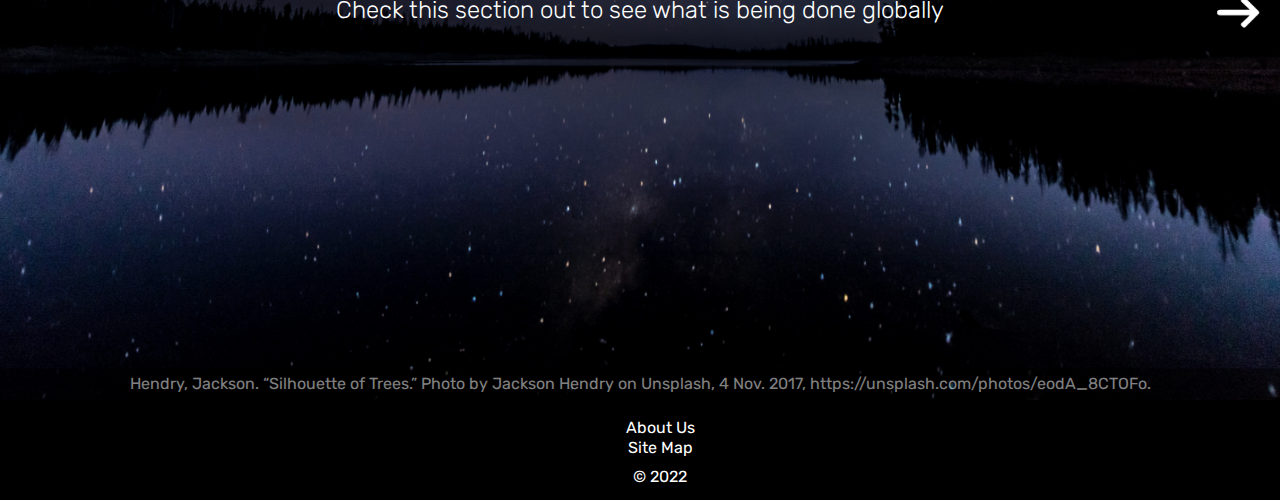
==== commit ff57f1c3: "updated lots of stuff" ====
--- a/index.html
+++ b/index.html
@@ -65,19 +65,44 @@
 
     <!--information sections-->
     <div class="bg1">
-        <div class="bgbox" style="top: 300px">
-            <h2 class="ftitle" >Reducing Your Carbon Footprint</h2>
-            <h3 class="subtitle" >From saved expenses to cleaner air, reducing carbon footprints is a task we all bear.</h3>
+        <div class="bgbox">
+            <h2 class="ftitle" style="font-weight: 600;">Reducing Your Carbon Footprint</h2>
+            <h3 class="subtitle" style="font-weight: 200;">From saved expenses to cleaner air, reducing carbon footprints is a task we all bear.</h3>
         </div>
-        <div class="citation">Kaji, Hiroyuki. “Mount Fuji Lake Kawaguchi.” Pixabay, 22 Nov. 2014, https://pixabay.com/photos/mount-fuji-fuji-lake-kawaguchi-sky-801604/. Accessed 30 Dec. 2021.</div>
+        <div class="citation">v2osk. “Foggy Mountain Summit Photo.” Beautiful Free Images &amp; Pictures, 1 Aug. 2016, https://unsplash.com/photos/1Z2niiBPg5A. </div>
     </div>
-    
+
+    <div class="bg2">
+        <div class="bgbox">
+            <h2 class="ftitle" style="font-weight: 500;" >Blog</h2>
+            <h3 class="subtitle" style="font-weight: 100;">Check Tommy Brown’s blog to get the latest scoop on all things climate change<a href="html/blog.html" class="button"><img src="/images/rightarrow.png" style="height: 5vh "/></a></h3>
+            
+        </div>
+        <div class="citation">Yıldırım, Ümit. “Photo by Ümit Yıldırım on Unsplash.” Beautiful Free Images &amp; Pictures, 28 Oct. 2019, https://unsplash.com/photos/6qad8xrRy8Q. </div>
+    </div>
+
+    <div class="bg3">
+        <div class="bgbox">
+            <h2 class="ftitle" style="font-weight: 500;" >Tips</h2>
+            <h3 class="subtitle" style="font-weight: 100;">Everyday things we can do to reduce our climate impact<a href="html/tips.html" class="button"><img src="/images/rightarrow.png" style="height: 5vh "/></a></h3>
+            
+        </div>
+        <div class="citation">Sklivagkos, Antony. “Photo by Antony Sklivagkos on Unsplash.” Beautiful Free Images &amp; Pictures, 8 May 2018, https://unsplash.com/photos/iTYShprNeRE. </div>
+    </div>
+
+    <div class="bg4">
+        <div class="bgbox">
+            <h2 class="ftitle" style="font-weight: 500;" >Initiatives</h2>
+            <h3 class="subtitle" style="font-weight: 100;">Check this section out to see what is being done globally<a href="html/projects.html" class="button"><img src="/images/rightarrow.png" style="height: 5vh "/></a></h3>
+            
+        </div>
+        <div class="citation">Hendry, Jackson. “Silhouette of Trees.” Photo by Jackson Hendry on Unsplash, 4 Nov. 2017, https://unsplash.com/photos/eodA_8CTOFo. </div>
+    </div>
+    <!--
     <div class="bg2"></div>
     <h2 class="ftitle" style="margin-top: 75vh;">Ready to Begin?</h2>
     <h3 class="subtitle" style="margin-top: 90vh;">Every step counts</h3>
-    <a href="html/tips.html" class="button t" style="margin-top: 105vh">
-        <h2>Tips and Tricks</h2>
-    </a>
+    
     <div class="citation" style="margin-top: 100vh;">Valiphotos. “Road Forest Fall.” Pixabay, 6 Nov. 2011, https://pixabay.com/photos/road-forest-fall-path-trail-trees-1072821/. Accessed 30 Dec. 2021.</div>
     
     <div class="bg3"></div>
@@ -93,7 +118,7 @@
         <h2>Site Map</h2>
     </a>
     <div class="citation" style="margin-top: 200vh;">Mark, David. “Godafoss Iceland Waterfall.” Pixabay, 22 Nov. 2016, https://pixabay.com/photos/godafoss-iceland-waterfall-falls-1840758/. Accessed 30 Dec. 2021.</div>
-
+-->
     <footer style="margin-top:-15.5156245232px;">
         <ul>
             <li><a href="html/aboutus.html">About Us</a></li>
--- a/css/base.css
+++ b/css/base.css
@@ -89,7 +89,7 @@
 	margin-top: 0px;
 	width: 100%;
 	height: 100vh;
-	background: linear-gradient(rgb(0,0,0,0),rgb(0,0,0,0)), url("../images/ccc.jpg");
+	background: linear-gradient(rgb(0,0,0,0),rgb(0,0,0,0)), url("../images/bg1.jpg");
 	background-size: cover;
 	background-position: center center;
 	background-repeat: no-repeat;
@@ -99,7 +99,7 @@
 	position: relative;
 	width: 100%;
 	height: 100vh;
-	background: linear-gradient(rgb(0,0,0,0),rgb(0,0,0,0)), url("../images/bg2.jpg");
+	background: linear-gradient(rgb(0,0,0,0.15),rgb(0,0,0,0.15)), url("../images/bg2.jpg");
 	background-size: cover;
 	background-position: center center;
 	background-repeat: no-repeat;
@@ -119,48 +119,67 @@
 	position: relative;
 	width: 100%;
 	height: 100vh;
-	background: linear-gradient(rgb(0,0,0,0),rgb(0,0,0,0)), url("../images/ccc.jpg");
+	background: linear-gradient(rgb(0,0,0,0.1),rgb(0,0,0,0.1)), url("../images/bg4.jpg");
 	background-size: cover;
 	background-position: center center;
 	background-repeat: no-repeat;
 }
 
 .t {
-	position: absolute;
-	width: 100%;
+	z-index: 1;
 	color: white;  
 	text-align: center;
-	top: 50vh;
-	margin-left: 30px;
-	text-shadow:-1px -1px 0 #000,1px -1px 0 #000,-1px 1px 0 #000,1px 1px 0 #000;  
+	font-size: min(5vw, 72px);
+	font-weight: 500;
+	margin:0;
+	padding: 30px 0 30px 0;
 }
 
 .ftitle{
 	z-index: 1;
-	width: 100%;
 	color: white;  
 	text-align: center;
-	font-size: 64px;
-	text-shadow:-1px -1px 0 #000,1px -1px 0 #000,-1px 1px 0 #000,1px 1px 0 #000;  
+	font-size: min(5vw, 72px);
 	font-weight: 500;
+	margin: 0;
+	padding-top: 30px;
 }
 
 .subtitle{
-	z-index: 1;
-	width: 100%;
+	float:none;
+	overflow: hidden;
+	z-index: 1;
 	color: white;  
 	text-align: center;
-	font-size: 36px;
-	text-shadow:-1px -1px 0 #000,1px -1px 0 #000,-1px 1px 0 #000,1px 1px 0 #000; 
-	font-weight: 300;
+	font-size: min(3vw, 24px);
+	font-weight: 100;
+	padding: 30px 10px 30px 10px;
+	margin:0;
 }
 
 .bgbox{
-	position:absolute;
+	position:relative;
 	z-index: 1;
 	background-color: rgb(0,0,0,0.5);
 	height:fit-content;
 	width: 100%;
+	top: 40%;
+}
+
+.button {
+    -webkit-appearance: button;
+    -moz-appearance: button;
+	appearance: button;
+	
+	text-decoration: none;
+	font-weight: 100;
+	font-size: max(1vw, 11px);
+	margin-left: -100px;
+	margin-top: -5px;
+	margin-right: 10px;
+
+	color: white;
+	float:right;
 }
 
 .scrollUp {
@@ -211,21 +230,6 @@
 	margin: 8px 0 0 0;
 	padding: 0 0 0 0;
 	font-size: 16px;
-}
-
-.button {
-    position: absolute;
-    -webkit-appearance: button;
-    -moz-appearance: button;
-    appearance: button;
-
-	width: 25vw;
-	left: 50vw;
-    text-decoration: none;
-    border-radius: 1vw;
-    border: solid;
-    background-color: black;
-	transform: translate(-50%, 0);
 }
 
 .button h2 {
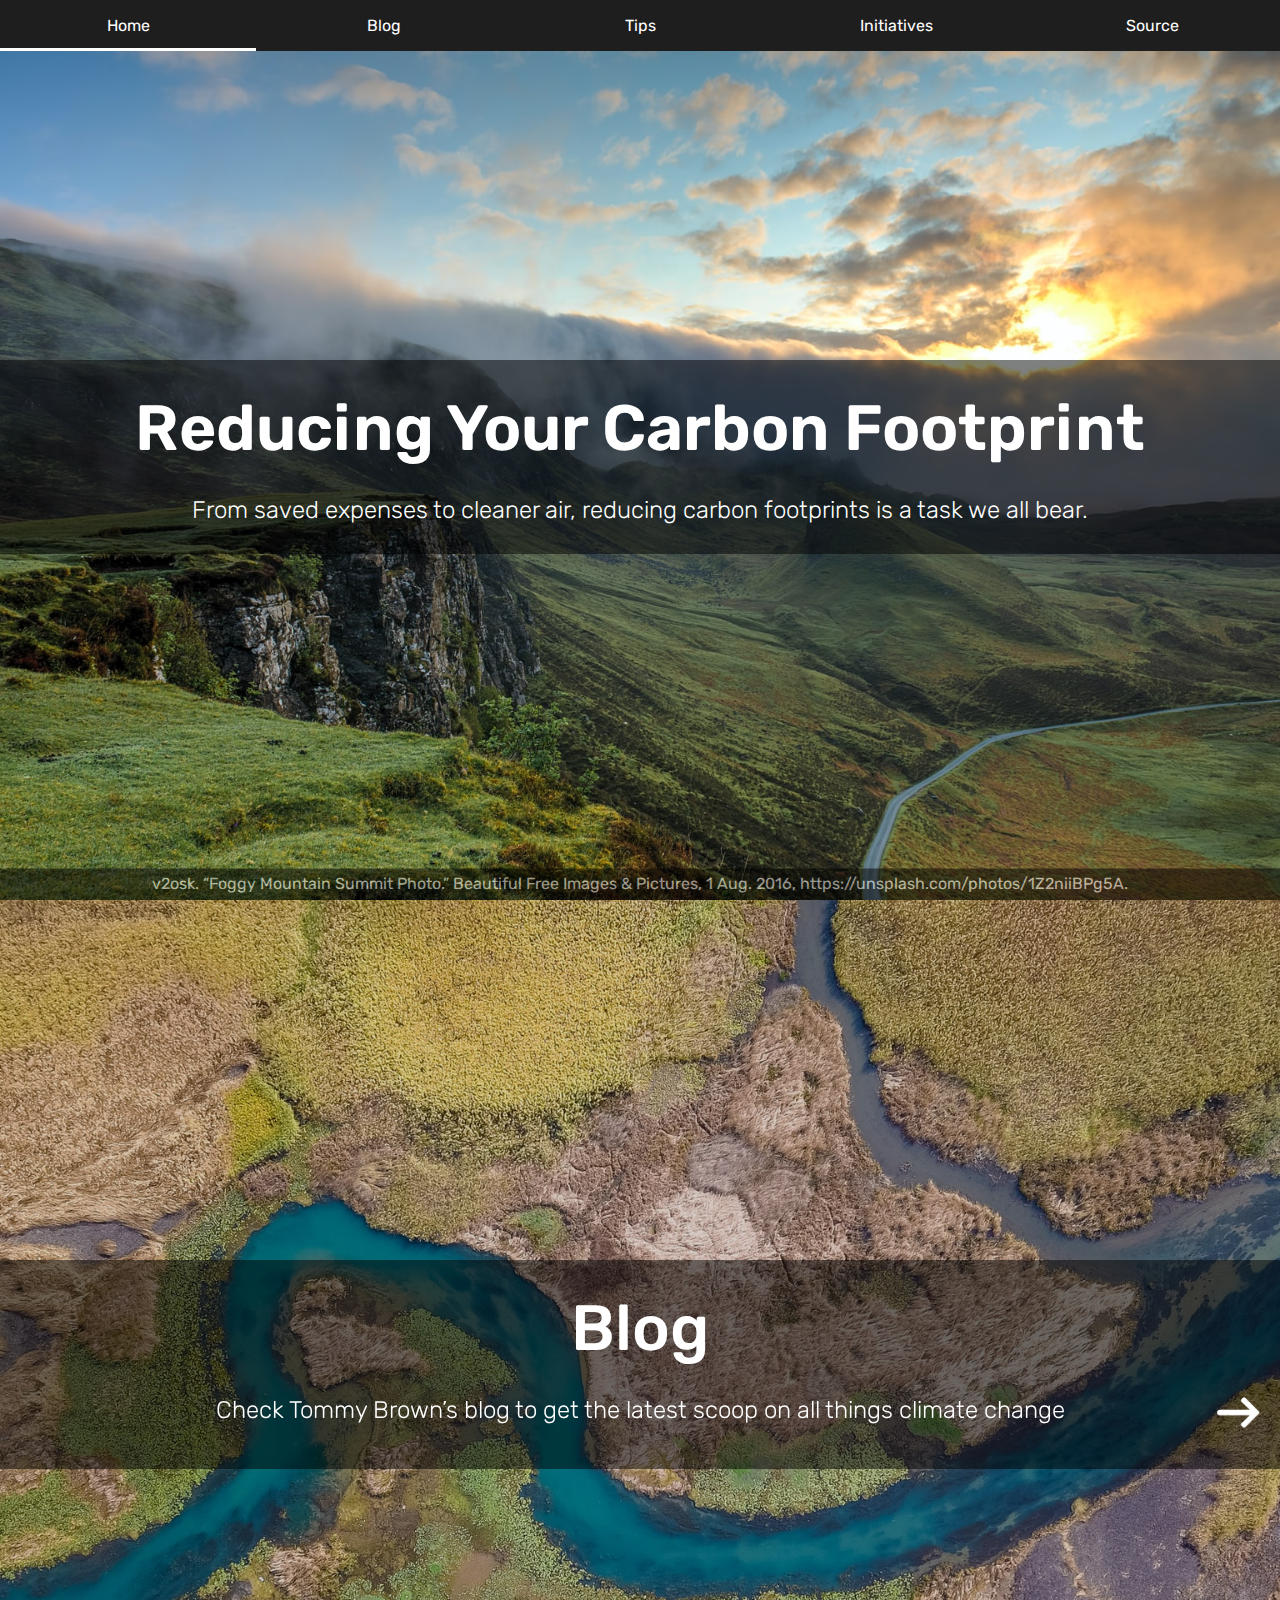
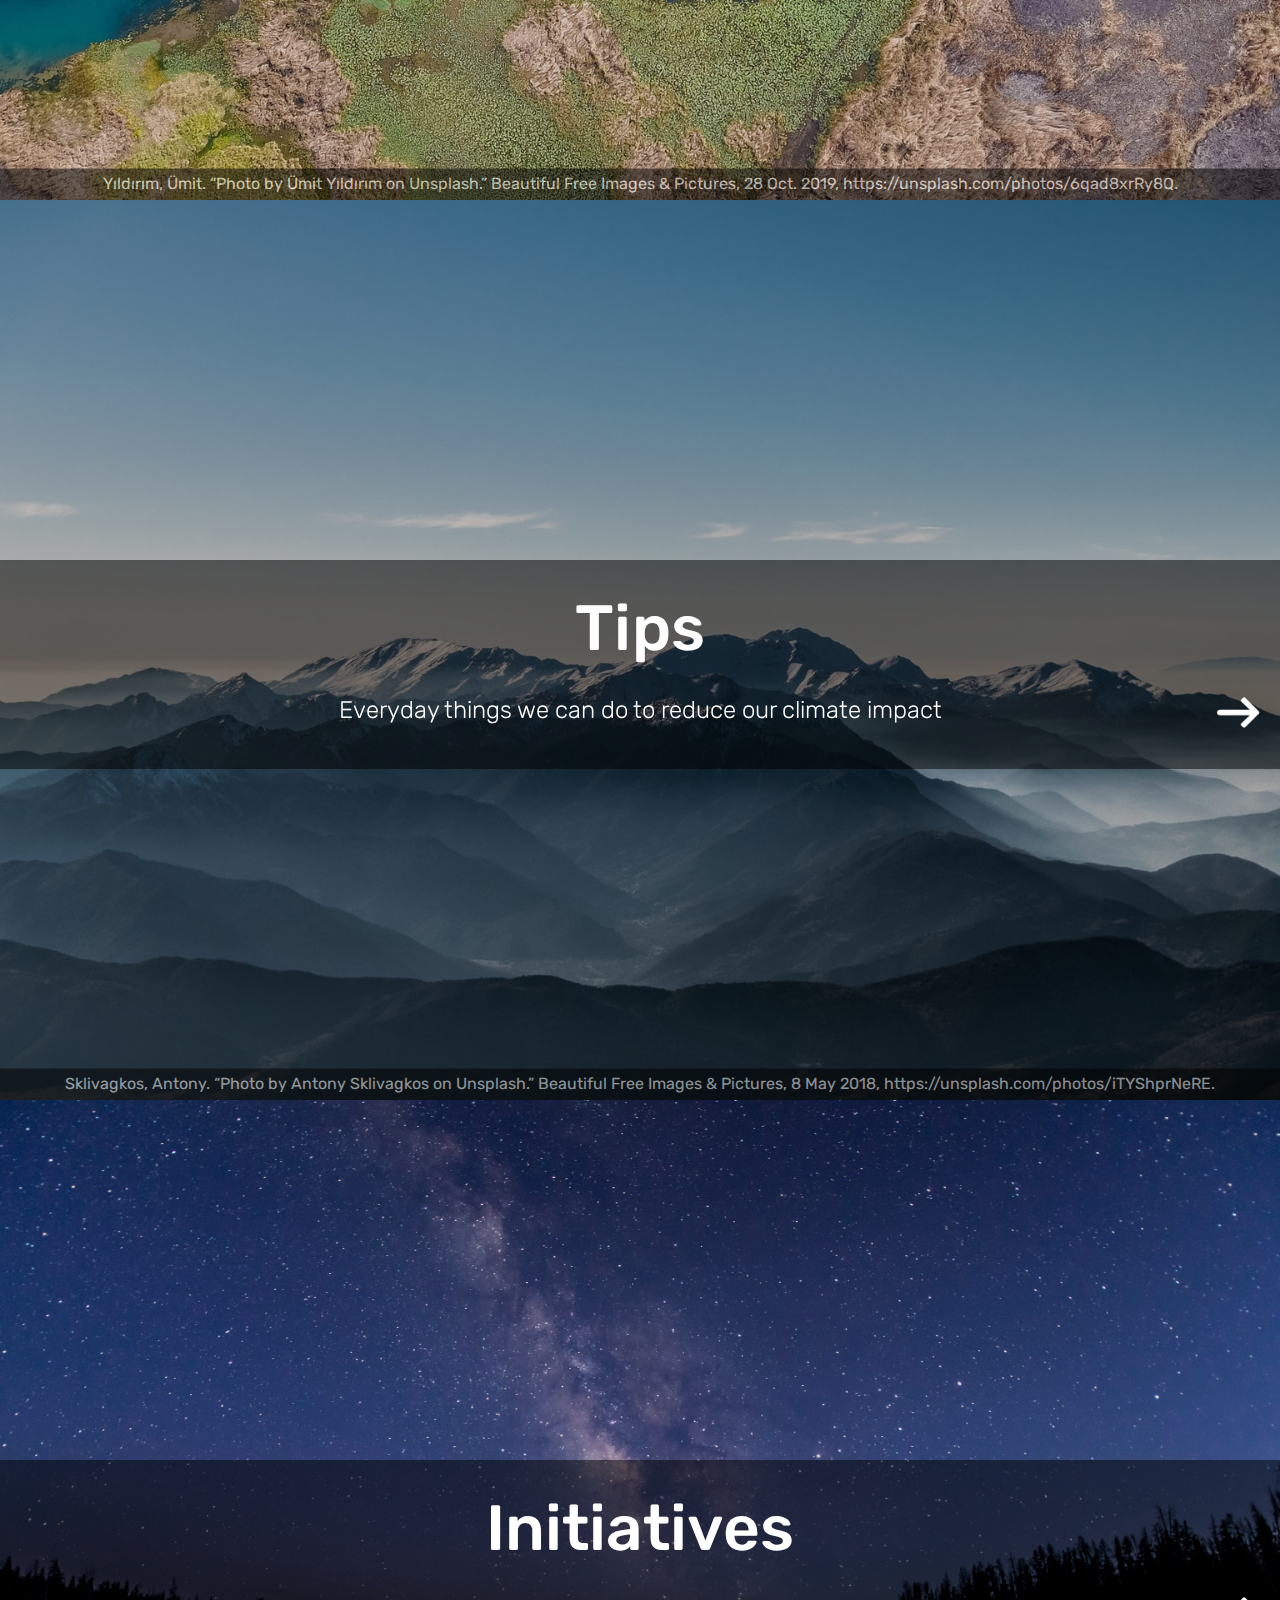
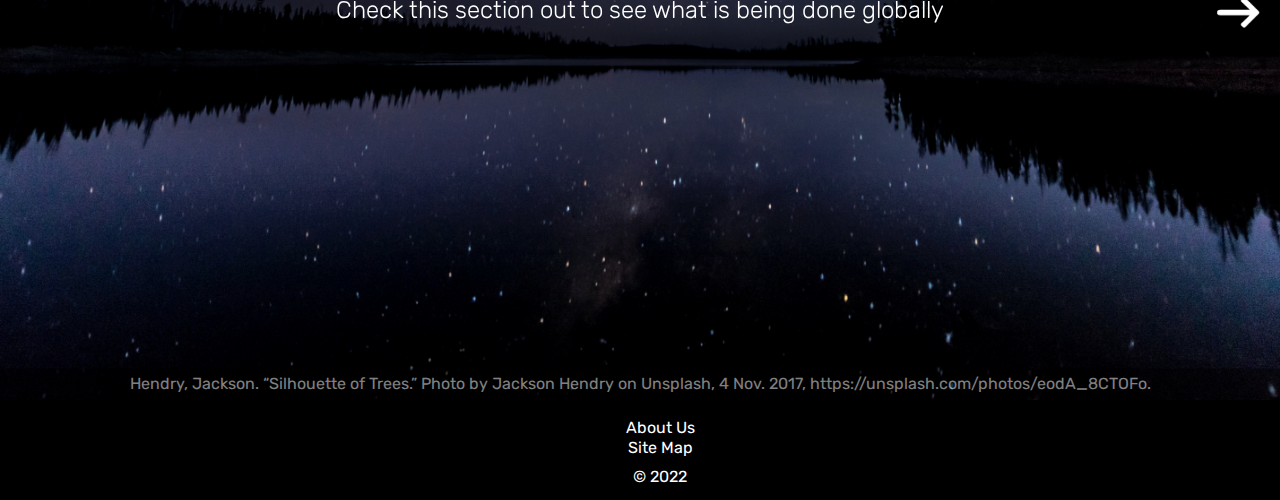
==== commit 7ac56b4c: "changed minor mobile issues" ====
--- a/index.html
+++ b/index.html
@@ -36,10 +36,10 @@
       <!--<button id='switch' class='switcher' onclick='modeswitch()' ><div id='sw2' class='swc'></div></button>-->
   
       <button id='b1' class='menubuttons' onclick="window.location.href = 'index.html';">Homepage</button>
-      <button id='b2' class='menubuttons' onclick="window.location.href = 'html/tips.html';">Tips/Tricks</button>
-      <button id='b3' class='menubuttons' onclick="window.location.href = 'html/projects.html';">Initiatives</button>
-      <button id='b4' class='menubuttons' onclick="window.location.href = 'html/blog.html';">Blog</button>
-      <button id='b5' class='menubuttons' onclick="window.location.href = 'https://github.com/Xander-6085/SpringboroBPA2022';">Code</button>
+      <button id='b2' class='menubuttons' onclick="window.location.href = 'html/blog.html';">Blog</button>
+      <button id='b3' class='menubuttons' onclick="window.location.href = 'html/tips.html';">Tips</button>
+      <button id='b4' class='menubuttons' onclick="window.location.href = 'html/projects.html';">Initiatives</button>
+      <button id='b5' class='menubuttons' onclick="window.location.href = 'https://github.com/Xander-6085/SpringboroBPA2022';">Source</button>
       <button id='b6' class='menubuttons'>   </button>
       <button id='b7' class='menubuttons'>   </button>
   
@@ -74,8 +74,8 @@
 
     <div class="bg2">
         <div class="bgbox">
-            <h2 class="ftitle" style="font-weight: 500;" >Blog</h2>
-            <h3 class="subtitle" style="font-weight: 100;">Check Tommy Brown’s blog to get the latest scoop on all things climate change<a href="html/blog.html" class="button"><img src="/images/rightarrow.png" style="height: 5vh "/></a></h3>
+            <h2 class="ftitle" style="font-weight: 500;" ><a href="html/blog.html">Blog</a></h2>
+            <h3 class="subtitle" style="font-weight: 100;">Check Tommy Brown’s blog to get the latest scoop on all things climate change<a href="html/blog.html" class="button"><img src="images/rightarrow.png" style="height: 5vh "/></a></h3>
             
         </div>
         <div class="citation">Yıldırım, Ümit. “Photo by Ümit Yıldırım on Unsplash.” Beautiful Free Images &amp; Pictures, 28 Oct. 2019, https://unsplash.com/photos/6qad8xrRy8Q. </div>
@@ -83,8 +83,8 @@
 
     <div class="bg3">
         <div class="bgbox">
-            <h2 class="ftitle" style="font-weight: 500;" >Tips</h2>
-            <h3 class="subtitle" style="font-weight: 100;">Everyday things we can do to reduce our climate impact<a href="html/tips.html" class="button"><img src="/images/rightarrow.png" style="height: 5vh "/></a></h3>
+            <h2 class="ftitle" style="font-weight: 500;" ><a href="html/tips.html">Tips</a></h2>
+            <h3 class="subtitle" style="font-weight: 100;">Everyday things we can do to reduce our climate impact<a href="html/tips.html" class="button"><img src="images/rightarrow.png" style="height: 5vh "/></a></h3>
             
         </div>
         <div class="citation">Sklivagkos, Antony. “Photo by Antony Sklivagkos on Unsplash.” Beautiful Free Images &amp; Pictures, 8 May 2018, https://unsplash.com/photos/iTYShprNeRE. </div>
@@ -92,8 +92,8 @@
 
     <div class="bg4">
         <div class="bgbox">
-            <h2 class="ftitle" style="font-weight: 500;" >Initiatives</h2>
-            <h3 class="subtitle" style="font-weight: 100;">Check this section out to see what is being done globally<a href="html/projects.html" class="button"><img src="/images/rightarrow.png" style="height: 5vh "/></a></h3>
+            <h2 class="ftitle" style="font-weight: 500;" ><a href="html/projects.html">Initiatives</a></h2>
+            <h3 class="subtitle" style="font-weight: 100;">Check this section out to see what is being done globally<a href="html/projects.html" class="button"><img src="images/rightarrow.png" style="height: 5vh "/></a></h3>
             
         </div>
         <div class="citation">Hendry, Jackson. “Silhouette of Trees.” Photo by Jackson Hendry on Unsplash, 4 Nov. 2017, https://unsplash.com/photos/eodA_8CTOFo. </div>
--- a/css/base.css
+++ b/css/base.css
@@ -164,6 +164,11 @@
 	height:fit-content;
 	width: 100%;
 	top: 40%;
+}
+
+.bgbox a {
+	color:inherit;
+	text-decoration:none;
 }
 
 .button {
@@ -185,7 +190,7 @@
 .scrollUp {
 	background-color: transparent;
 	border: 0;
-	z-index: 200;
+	z-index: 1;
 	position: fixed;
 	background-image: url("../images/arrowbetter.png");
 	background-size: cover;
@@ -259,4 +264,4 @@
 .darkmode{
     color:white;
     background-color:black;
-}+}
